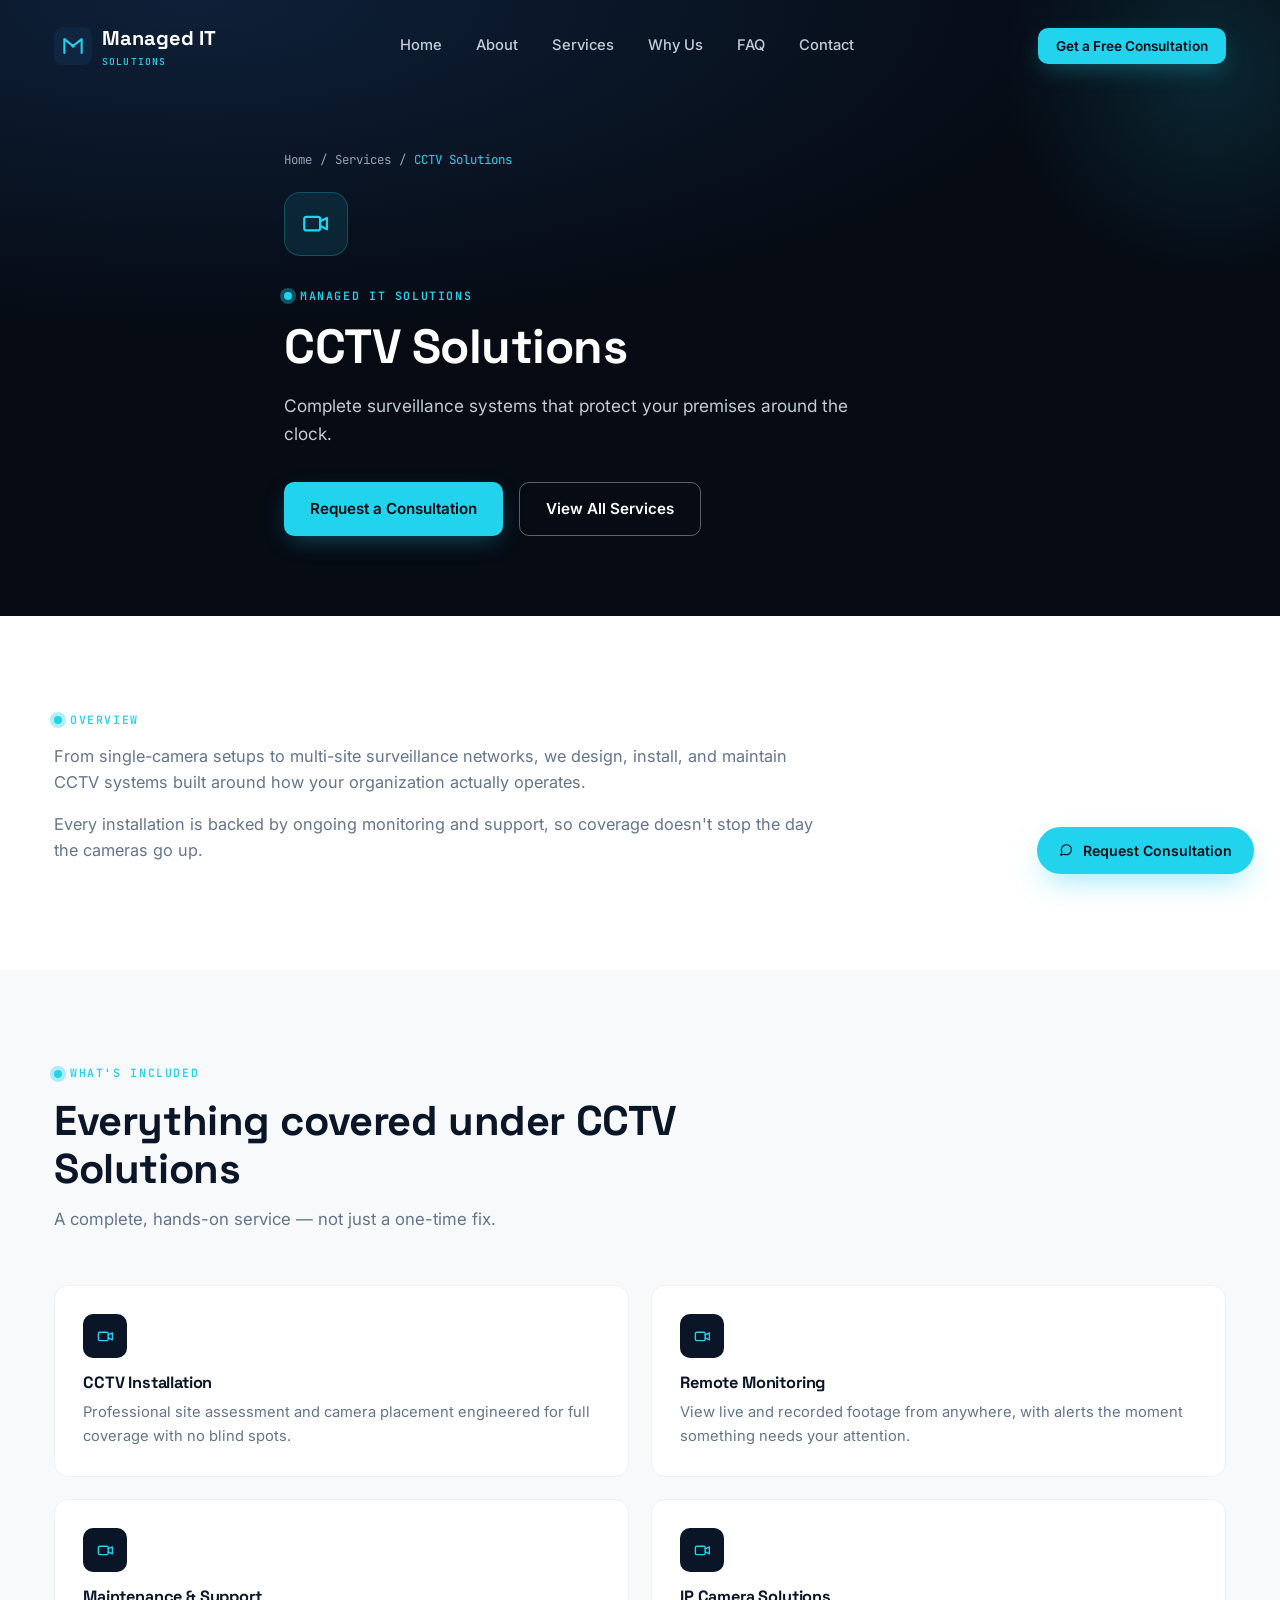
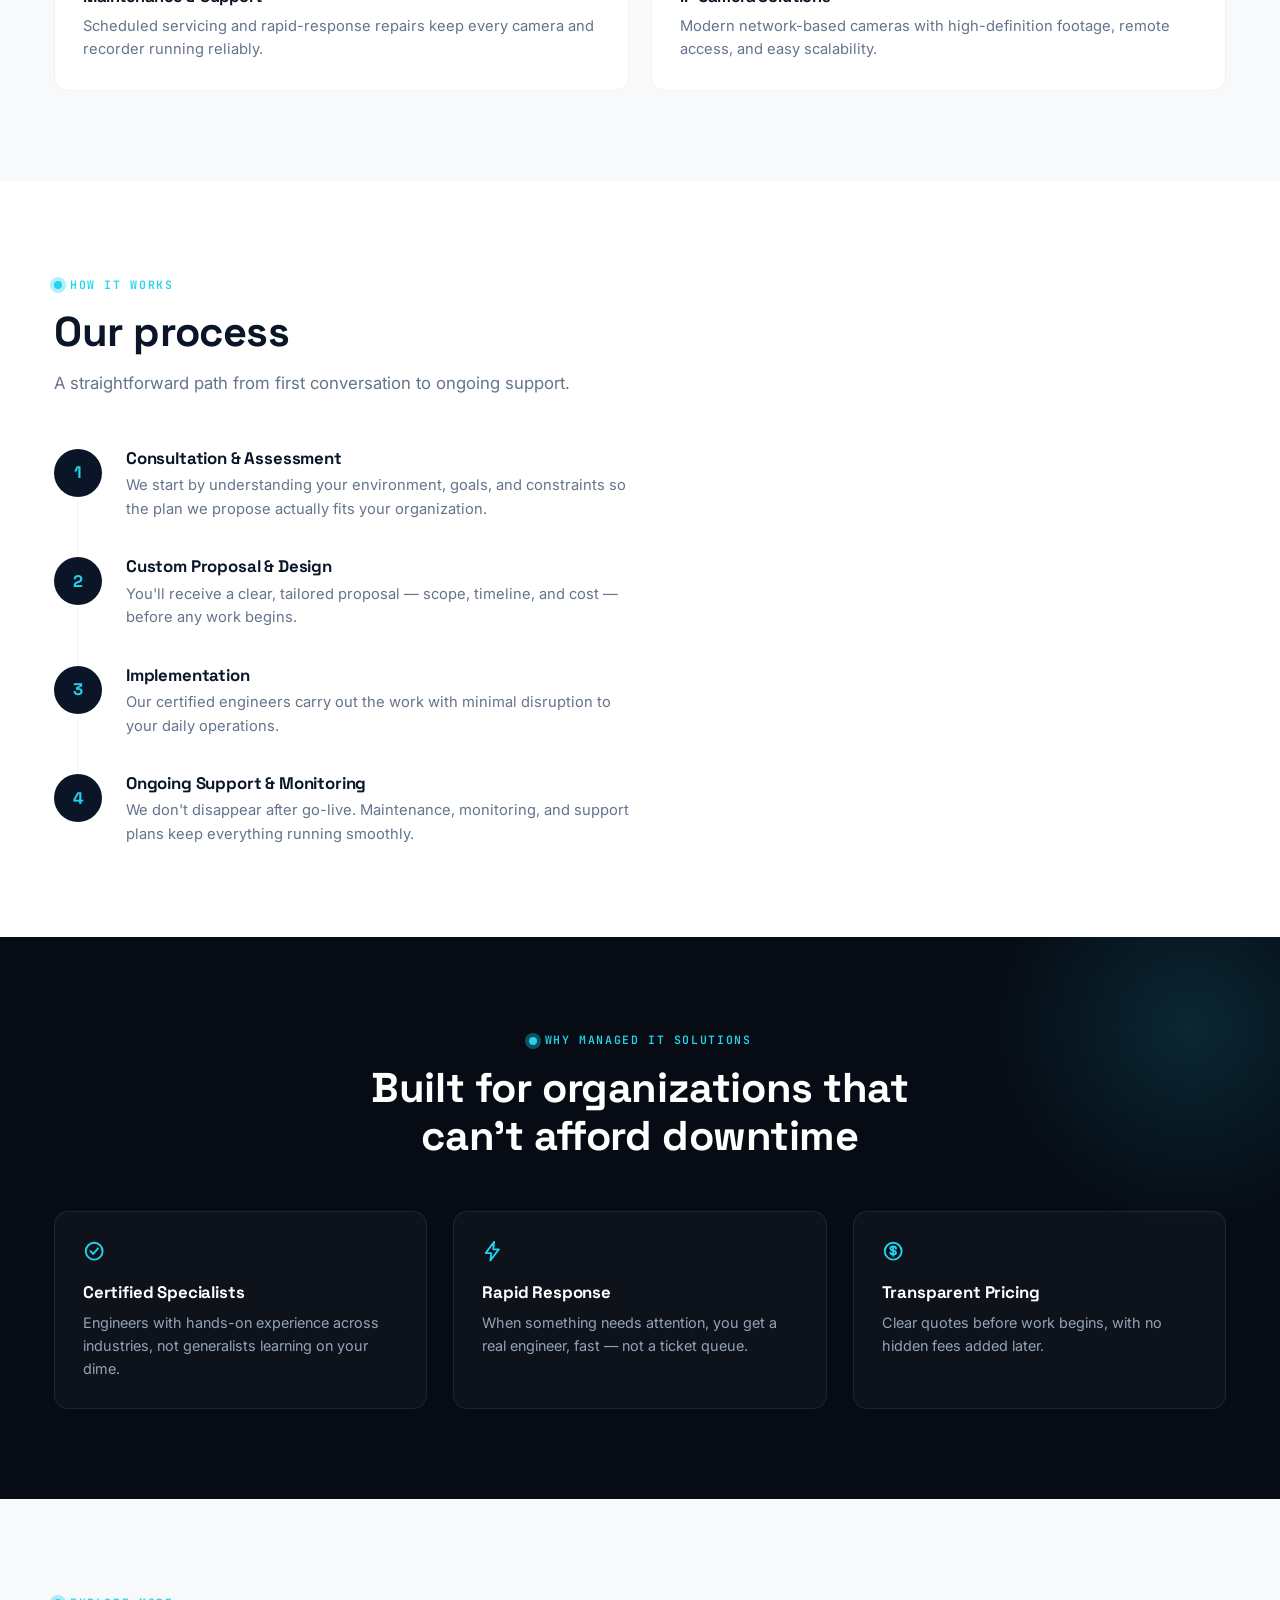
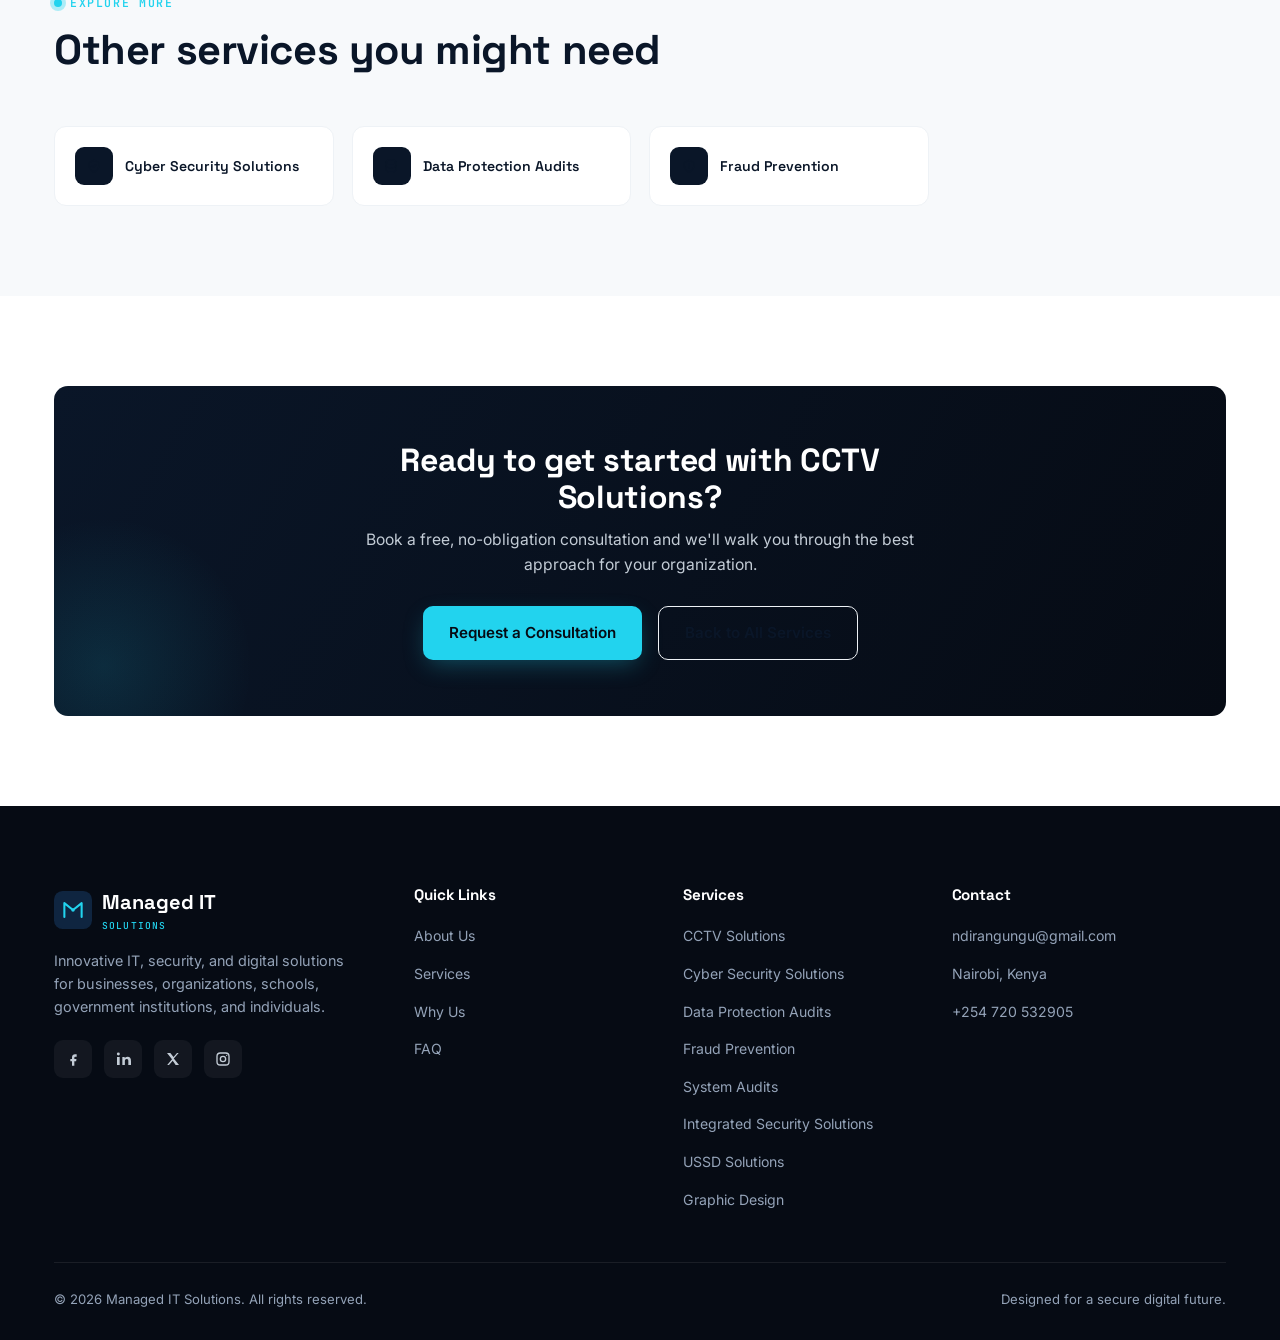
==== services/cctv-solutions.html @ ccea319c "Add files via upload" ====
<!DOCTYPE html>
<html lang="en">
<head>
<meta charset="UTF-8">
<meta name="viewport" content="width=device-width, initial-scale=1.0, viewport-fit=cover">
<meta name="theme-color" content="#0a1628">
<title>CCTV Solutions | Managed IT Solutions</title>
<meta name="description" content="Professional CCTV installation, remote monitoring, IP camera solutions, and ongoing maintenance for businesses, schools, and institutions.">
<link rel="icon" type="image/svg+xml" href="../assets/favicon.svg">
<link rel="icon" type="image/png" sizes="32x32" href="../assets/favicon-32x32.png">
<link rel="icon" type="image/png" sizes="16x16" href="../assets/favicon-16x16.png">
<link rel="shortcut icon" href="../assets/favicon.ico">
<link rel="apple-touch-icon" sizes="180x180" href="../assets/apple-touch-icon.png">
<link rel="manifest" href="../assets/site.webmanifest">
<link rel="preconnect" href="https://fonts.googleapis.com">
<link rel="preconnect" href="https://fonts.gstatic.com" crossorigin>
<link href="https://fonts.googleapis.com/css2?family=Space+Grotesk:wght@500;600;700&family=Inter:wght@400;500;600;700&family=JetBrains+Mono:wght@400;500;600&display=swap" rel="stylesheet">
<link rel="stylesheet" href="../assets/styles.css">
</head>
<body>

<a href="#main" class="skip-link">Skip to content</a>
<div id="loader"><div class="loader-mark"><div class="loader-ring"></div><span>M</span></div></div>

<header id="siteHeader">
  <div class="container nav-wrap">
    <a href="../index.html#home" class="logo">
      <svg class="logo-mark" viewBox="0 0 44 44" fill="none" xmlns="http://www.w3.org/2000/svg">
        <rect width="44" height="44" rx="10" fill="#0F2540"/>
        <path d="M12 30V14L22 22L32 14V30" stroke="#22D3EE" stroke-width="2.4" stroke-linecap="round" stroke-linejoin="round"/>
        <circle cx="22" cy="22" r="2" fill="#22D3EE"/>
      </svg>
      <span>Managed IT<br><small>SOLUTIONS</small></span>
    </a>
    <nav class="nav-links" id="navLinks">
      <a href="../index.html#home">Home</a>
      <a href="../index.html#about">About</a>
      <a href="../index.html#services">Services</a>
      <a href="../index.html#why">Why Us</a>
      <a href="../index.html#faq">FAQ</a>
      <a href="../index.html#contact">Contact</a>
    </nav>
    <div class="nav-cta">
      <button type="button" class="btn btn-primary btn-sm" data-consult-trigger>Get a Free Consultation</button>
      <button class="nav-toggle" id="navToggle" aria-label="Toggle menu" aria-expanded="false"><span></span><span></span><span></span></button>
    </div>
  </div>
</header>

<main id="main">

<section class="service-hero">
  <div class="container service-hero-inner">
    <div class="breadcrumb reveal">
      <a href="../index.html#home">Home</a><span>/</span>
      <a href="../index.html#services">Services</a><span>/</span>
      <span class="current">CCTV Solutions</span>
    </div>
    <div class="service-hero-icon reveal"><svg class="icon" viewBox="0 0 24 24" fill="none" stroke="currentColor" stroke-width="2" stroke-linecap="round" stroke-linejoin="round"><rect x="2" y="6" width="14" height="12" rx="2"/><path d="M16 10l6-3v10l-6-3"/></svg></div>
    <div class="eyebrow reveal">Managed IT Solutions</div>
    <h1 class="reveal">CCTV Solutions</h1>
    <p class="reveal">Complete surveillance systems that protect your premises around the clock.</p>
    <div class="service-hero-actions reveal">
      <button type="button" class="btn btn-primary" data-consult-trigger data-service="CCTV Solutions">Request a Consultation</button>
      <a href="../index.html#services" class="btn btn-outline">View All Services</a>
    </div>
  </div>
</section>

<section>
  <div class="container">
    <div class="service-intro reveal">
      <div class="eyebrow">Overview</div>
      <p>From single-camera setups to multi-site surveillance networks, we design, install, and maintain CCTV systems built around how your organization actually operates.</p>
          <p>Every installation is backed by ongoing monitoring and support, so coverage doesn't stop the day the cameras go up.</p>
    </div>
  </div>
</section>

<section class="about-bg" style="background:var(--slate-50);">
  <div class="container">
    <div class="section-head reveal">
      <div class="eyebrow">What's Included</div>
      <h2>Everything covered under CCTV Solutions</h2>
      <p>A complete, hands-on service — not just a one-time fix.</p>
    </div>
    <div class="feature-grid">
      <div class="feature-card reveal">
        <div class="feature-card-icon"><svg class="icon" viewBox="0 0 24 24" fill="none" stroke="currentColor" stroke-width="2" stroke-linecap="round" stroke-linejoin="round"><rect x="2" y="6" width="14" height="12" rx="2"/><path d="M16 10l6-3v10l-6-3"/></svg></div>
        <h3>CCTV Installation</h3>
        <p>Professional site assessment and camera placement engineered for full coverage with no blind spots.</p>
      </div>
      <div class="feature-card reveal">
        <div class="feature-card-icon"><svg class="icon" viewBox="0 0 24 24" fill="none" stroke="currentColor" stroke-width="2" stroke-linecap="round" stroke-linejoin="round"><rect x="2" y="6" width="14" height="12" rx="2"/><path d="M16 10l6-3v10l-6-3"/></svg></div>
        <h3>Remote Monitoring</h3>
        <p>View live and recorded footage from anywhere, with alerts the moment something needs your attention.</p>
      </div>
      <div class="feature-card reveal">
        <div class="feature-card-icon"><svg class="icon" viewBox="0 0 24 24" fill="none" stroke="currentColor" stroke-width="2" stroke-linecap="round" stroke-linejoin="round"><rect x="2" y="6" width="14" height="12" rx="2"/><path d="M16 10l6-3v10l-6-3"/></svg></div>
        <h3>Maintenance & Support</h3>
        <p>Scheduled servicing and rapid-response repairs keep every camera and recorder running reliably.</p>
      </div>
      <div class="feature-card reveal">
        <div class="feature-card-icon"><svg class="icon" viewBox="0 0 24 24" fill="none" stroke="currentColor" stroke-width="2" stroke-linecap="round" stroke-linejoin="round"><rect x="2" y="6" width="14" height="12" rx="2"/><path d="M16 10l6-3v10l-6-3"/></svg></div>
        <h3>IP Camera Solutions</h3>
        <p>Modern network-based cameras with high-definition footage, remote access, and easy scalability.</p>
      </div>
    </div>
  </div>
</section>

<section>
  <div class="container">
    <div class="section-head reveal">
      <div class="eyebrow">How It Works</div>
      <h2>Our process</h2>
      <p>A straightforward path from first conversation to ongoing support.</p>
    </div>
    <div class="process-list">
      <div class="process-step reveal">
        <div class="process-num">1</div>
        <div>
          <h3>Consultation & Assessment</h3>
          <p>We start by understanding your environment, goals, and constraints so the plan we propose actually fits your organization.</p>
        </div>
      </div>
      <div class="process-step reveal">
        <div class="process-num">2</div>
        <div>
          <h3>Custom Proposal & Design</h3>
          <p>You'll receive a clear, tailored proposal — scope, timeline, and cost — before any work begins.</p>
        </div>
      </div>
      <div class="process-step reveal">
        <div class="process-num">3</div>
        <div>
          <h3>Implementation</h3>
          <p>Our certified engineers carry out the work with minimal disruption to your daily operations.</p>
        </div>
      </div>
      <div class="process-step reveal">
        <div class="process-num">4</div>
        <div>
          <h3>Ongoing Support & Monitoring</h3>
          <p>We don't disappear after go-live. Maintenance, monitoring, and support plans keep everything running smoothly.</p>
        </div>
      </div>
    </div>
  </div>
</section>

<section class="why-band">
  <div class="container">
    <div class="section-head center reveal" style="margin-left:auto;margin-right:auto;">
      <div class="eyebrow" style="justify-content:center;">Why Managed IT Solutions</div>
      <h2>Built for organizations that can't afford downtime</h2>
    </div>
    <div class="why-grid">
      <div class="why-item reveal">
        <svg class="icon" viewBox="0 0 24 24" fill="none" stroke="currentColor" stroke-width="2" stroke-linecap="round" stroke-linejoin="round"><circle cx="12" cy="12" r="9"/><path d="M8 12l3 3 5-6"/></svg>
        <h3>Certified Specialists</h3>
        <p>Engineers with hands-on experience across industries, not generalists learning on your dime.</p>
      </div>
      <div class="why-item reveal">
        <svg class="icon" viewBox="0 0 24 24" fill="none" stroke="currentColor" stroke-width="2" stroke-linecap="round" stroke-linejoin="round"><path d="M13 2L4 14h6l-1 8 9-12h-6l1-8z"/></svg>
        <h3>Rapid Response</h3>
        <p>When something needs attention, you get a real engineer, fast — not a ticket queue.</p>
      </div>
      <div class="why-item reveal">
        <svg class="icon" viewBox="0 0 24 24" fill="none" stroke="currentColor" stroke-width="2" stroke-linecap="round" stroke-linejoin="round"><circle cx="12" cy="12" r="9"/><path d="M12 7v10M15 9.5c0-1.4-1.3-2.5-3-2.5s-3 .9-3 2.2c0 3 6 1.4 6 4.3 0 1.3-1.3 2.2-3 2.2s-3-1.1-3-2.5"/></svg>
        <h3>Transparent Pricing</h3>
        <p>Clear quotes before work begins, with no hidden fees added later.</p>
      </div>
    </div>
  </div>
</section>

<section class="about-bg" style="background:var(--slate-50);">
  <div class="container">
    <div class="section-head reveal">
      <div class="eyebrow">Explore More</div>
      <h2>Other services you might need</h2>
    </div>
    <div class="related-grid">
      <a class="related-card" href="cyber-security-solutions.html" target="_blank" rel="noopener noreferrer">
        <span class="related-card-icon"><svg class="icon" viewBox="0 0 24 24" fill="none" stroke="currentColor" stroke-width="2" stroke-linecap="round" stroke-linejoin="round"><path d="M12 2l8 4v6c0 5-3.5 8.5-8 10-4.5-1.5-8-5-8-10V6l8-4z"/><path d="M9 12l2 2 4-4"/></svg></span>
        <span>Cyber Security Solutions</span>
      </a>
      <a class="related-card" href="data-protection-audits.html" target="_blank" rel="noopener noreferrer">
        <span class="related-card-icon"><svg class="icon" viewBox="0 0 24 24" fill="none" stroke="currentColor" stroke-width="2" stroke-linecap="round" stroke-linejoin="round"><ellipse cx="12" cy="5" rx="8" ry="3"/><path d="M4 5v14c0 1.7 3.6 3 8 3s8-1.3 8-3V5"/><path d="M4 12c0 1.7 3.6 3 8 3s8-1.3 8-3"/></svg></span>
        <span>Data Protection Audits</span>
      </a>
      <a class="related-card" href="fraud-prevention.html" target="_blank" rel="noopener noreferrer">
        <span class="related-card-icon"><svg class="icon" viewBox="0 0 24 24" fill="none" stroke="currentColor" stroke-width="2" stroke-linecap="round" stroke-linejoin="round"><path d="M12 2l8 4v6c0 5-3.5 8.5-8 10-4.5-1.5-8-5-8-10V6l8-4z"/><line x1="12" y1="8" x2="12" y2="13"/><circle cx="12" cy="16" r="0.6" fill="currentColor" stroke="none"/></svg></span>
        <span>Fraud Prevention</span>
      </a>
    </div>
  </div>
</section>

<section>
  <div class="container">
    <div class="cta-band reveal">
      <div class="cta-band-inner">
        <h2>Ready to get started with CCTV Solutions?</h2>
        <p>Book a free, no-obligation consultation and we'll walk you through the best approach for your organization.</p>
        <div class="cta-band-actions">
          <button type="button" class="btn btn-primary" data-consult-trigger data-service="CCTV Solutions">Request a Consultation</button>
          <a href="../index.html#services" class="btn btn-outline-dark">Back to All Services</a>
        </div>
      </div>
    </div>
  </div>
</section>

</main>

<footer>
  <div class="container">
    <div class="footer-grid">
      <div class="footer-brand">
        <a href="../index.html#home" class="logo"><svg class="logo-mark" viewBox="0 0 44 44" fill="none" xmlns="http://www.w3.org/2000/svg"><rect width="44" height="44" rx="10" fill="#0F2540"/><path d="M12 30V14L22 22L32 14V30" stroke="#22D3EE" stroke-width="2.4" stroke-linecap="round" stroke-linejoin="round"/><circle cx="22" cy="22" r="2" fill="#22D3EE"/></svg><span>Managed IT<br><small>SOLUTIONS</small></span></a>
        <p>Innovative IT, security, and digital solutions for businesses, organizations, schools, government institutions, and individuals.</p>
        <div class="social-row">
          <a href="#" target="_blank" rel="noopener noreferrer" aria-label="Facebook"><svg class="icon" viewBox="0 0 24 24" fill="none" stroke="currentColor" stroke-width="2" stroke-linecap="round" stroke-linejoin="round"><path d="M15 8.5h2.5V5h-2.5c-2.5 0-4.5 2-4.5 4.5V12H8v3.5h2.5V22H14v-6.5h2.7l.5-3.5H14v-2c0-.8.7-1.5 1.5-1.5z" fill="currentColor" stroke="none"/></svg></a>
          <a href="#" target="_blank" rel="noopener noreferrer" aria-label="LinkedIn"><svg class="icon" viewBox="0 0 24 24" fill="none" stroke="currentColor" stroke-width="2" stroke-linecap="round" stroke-linejoin="round"><rect x="3" y="9" width="4" height="12" fill="currentColor" stroke="none"/><circle cx="5" cy="4.5" r="2.2" fill="currentColor" stroke="none"/><path d="M11 9h3.6v2c.6-1.1 1.9-2.3 4-2.3 4.3 0 5.4 2.5 5.4 6.5V21H20v-5.3c0-1.6 0-3.7-2.4-3.7s-2.8 1.7-2.8 3.6V21H11z" fill="currentColor" stroke="none"/></svg></a>
          <a href="#" target="_blank" rel="noopener noreferrer" aria-label="X"><svg class="icon" viewBox="0 0 24 24" fill="none" stroke="currentColor" stroke-width="2" stroke-linecap="round" stroke-linejoin="round"><path d="M3 3l7.5 9.5L3.3 21H6l5.6-6.3L16 21h5l-7.8-9.9L20.5 3H18l-5.2 5.9L8 3z" fill="currentColor" stroke="none"/></svg></a>
          <a href="#" target="_blank" rel="noopener noreferrer" aria-label="Instagram"><svg class="icon" viewBox="0 0 24 24" fill="none" stroke="currentColor" stroke-width="2" stroke-linecap="round" stroke-linejoin="round"><rect x="3" y="3" width="18" height="18" rx="5"/><circle cx="12" cy="12" r="4"/><circle cx="17.5" cy="6.5" r="1" fill="currentColor" stroke="none"/></svg></a>
        </div>
      </div>
      <div class="footer-col">
        <h4>Quick Links</h4>
        <ul>
          <li><a href="../index.html#about">About Us</a></li>
          <li><a href="../index.html#services">Services</a></li>
          <li><a href="../index.html#why">Why Us</a></li>
          <li><a href="../index.html#faq">FAQ</a></li>
        </ul>
      </div>
      <div class="footer-col">
        <h4>Services</h4>
        <ul>
          <li><a href="cctv-solutions.html" target="_blank" rel="noopener noreferrer">CCTV Solutions</a></li>
          <li><a href="cyber-security-solutions.html" target="_blank" rel="noopener noreferrer">Cyber Security Solutions</a></li>
          <li><a href="data-protection-audits.html" target="_blank" rel="noopener noreferrer">Data Protection Audits</a></li>
          <li><a href="fraud-prevention.html" target="_blank" rel="noopener noreferrer">Fraud Prevention</a></li>
          <li><a href="system-audits.html" target="_blank" rel="noopener noreferrer">System Audits</a></li>
          <li><a href="integrated-security-solutions.html" target="_blank" rel="noopener noreferrer">Integrated Security Solutions</a></li>
          <li><a href="ussd-solutions.html" target="_blank" rel="noopener noreferrer">USSD Solutions</a></li>
          <li><a href="graphic-design.html" target="_blank" rel="noopener noreferrer">Graphic Design</a></li>
        </ul>
      </div>
      <div class="footer-col">
        <h4>Contact</h4>
        <ul>
          <li><a href="mailto:ndirangungu@gmail.com">ndirangungu@gmail.com</a></li>
          <li><a href="../index.html#contact">Nairobi, Kenya</a></li>
          <li><a href="tel:+254720532905">+254 720 532905</a></li>
        </ul>
      </div>
    </div>
    <div class="footer-bottom">
      <span>© 2026 Managed IT Solutions. All rights reserved.</span>
      <span>Designed for a secure digital future.</span>
    </div>
  </div>
</footer>

<button type="button" class="float-cta" data-consult-trigger><svg class="icon" viewBox="0 0 24 24" fill="none" stroke="currentColor" stroke-width="2" stroke-linecap="round" stroke-linejoin="round"><path d="M21 11.5a8.4 8.4 0 01-.9 3.8 8.5 8.5 0 01-7.6 4.7 8.4 8.4 0 01-3.8-.9L3 21l1.9-5.7a8.4 8.4 0 01-.9-3.8 8.5 8.5 0 014.7-7.6 8.4 8.4 0 013.8-.9h.5a8.5 8.5 0 018 8v.5z"/></svg><span>Request Consultation</span></button>
<button id="scrollTop" aria-label="Scroll to top"><svg class="icon" viewBox="0 0 24 24" fill="none" stroke="currentColor" stroke-width="2" stroke-linecap="round" stroke-linejoin="round"><line x1="12" y1="19" x2="12" y2="5"/><path d="M5 12l7-7 7 7"/></svg></button>

<div class="contact-modal-overlay" id="contactModalOverlay">
  <div class="contact-modal" role="dialog" aria-modal="true" aria-labelledby="contactModalTitle">
    <button type="button" class="contact-modal-close" id="contactModalClose" aria-label="Close">
      <svg class="icon" viewBox="0 0 24 24" fill="none" stroke="currentColor" stroke-width="2" stroke-linecap="round" stroke-linejoin="round"><line x1="6" y1="6" x2="18" y2="18"/><line x1="6" y1="18" x2="18" y2="6"/></svg>
    </button>
    <h3 id="contactModalTitle">How would you like to reach us?</h3>
    <p id="contactModalSubtitle">Choose how you'd like to start the conversation.</p>
    <div class="contact-modal-actions">
      <button type="button" class="contact-modal-btn gmail" id="contactModalGmail">
        <span class="contact-modal-icon gmail-icon"><svg viewBox="0 0 24 24" fill="none" stroke="currentColor" stroke-width="2" stroke-linecap="round" stroke-linejoin="round"><rect x="2" y="4" width="20" height="16" rx="2"/><path d="M2 6l10 7 10-7"/></svg></span>
        <span class="contact-modal-btn-text">
          <strong>Email via Gmail</strong>
          <small>Opens a pre-filled message to ndirangungu@gmail.com</small>
        </span>
      </button>
      <button type="button" class="contact-modal-btn whatsapp" id="contactModalWhatsapp">
        <span class="contact-modal-icon whatsapp-icon"><svg viewBox="0 0 24 24" fill="none" stroke="currentColor" stroke-width="2" stroke-linecap="round" stroke-linejoin="round"><path d="M21 11.5a8.4 8.4 0 01-.9 3.8 8.5 8.5 0 01-7.6 4.7 8.4 8.4 0 01-3.8-.9L3 21l1.9-5.7a8.4 8.4 0 01-.9-3.8 8.5 8.5 0 014.7-7.6 8.4 8.4 0 013.8-.9h.5a8.5 8.5 0 018 8v.5z"/></svg></span>
        <span class="contact-modal-btn-text">
          <strong>Message on WhatsApp</strong>
          <small>Opens a pre-filled chat to +254 720 532905</small>
        </span>
      </button>
    </div>
    <p class="contact-modal-note">These open Gmail or WhatsApp with your message ready — just hit send.</p>
  </div>
</div>

<script src="../assets/site.js"></script>
</body>
</html>
---- assets/styles.css ----
:root{
  --navy-950:#060b14;
  --navy-900:#0a1628;
  --navy-800:#0f2540;
  --navy-700:#16324f;
  --navy-600:#1c3f63;
  --cyan-400:#22d3ee;
  --cyan-300:#7fe8fa;
  --cyan-glow:rgba(34,211,238,.35);
  --white:#ffffff;
  --slate-50:#f7f9fb;
  --slate-100:#eef2f6;
  --slate-300:#c3ccd6;
  --slate-400:#94a3b8;
  --slate-500:#64748b;
  --slate-700:#334155;
  --error-400:#f87171;
  --error-glow:rgba(248,113,113,.25);
  --font-display:'Space Grotesk',sans-serif;
  --font-body:'Inter',sans-serif;
  --font-mono:'JetBrains Mono',monospace;
  --shadow-soft:0 20px 50px -20px rgba(10,22,40,.25);
  --shadow-card:0 10px 30px -15px rgba(10,22,40,.18);
  --radius:14px;
  --container:1220px;
}
*{margin:0;padding:0;box-sizing:border-box;}
html{scroll-behavior:smooth;}
@media (prefers-reduced-motion: reduce){
  html{scroll-behavior:auto;}
  *{animation-duration:.01ms !important;animation-iteration-count:1 !important;transition-duration:.01ms !important;scroll-behavior:auto !important;}
}
body{
  font-family:var(--font-body);
  color:var(--slate-700);
  background:var(--white);
  line-height:1.6;
  -webkit-font-smoothing:antialiased;
  overflow-x:hidden;
  width:100%;
  -webkit-tap-highlight-color:transparent;
  font-size:16px;
}
img,svg,canvas{display:block;max-width:100%;}
.icon{width:1em;height:1em;display:inline-block;vertical-align:-0.14em;flex-shrink:0;}
a{text-decoration:none;color:inherit;}
ul{list-style:none;}
button{font-family:inherit;cursor:pointer;border:none;background:none;}
.container{max-width:var(--container);margin:0 auto;padding:0 24px;}
@media(max-width:480px){.container{padding:0 18px;}}
h1,h2,h3,h4{font-family:var(--font-display);color:var(--navy-900);line-height:1.15;letter-spacing:-.01em;}
.eyebrow{
  font-family:var(--font-mono);
  font-size:.72rem;
  letter-spacing:.14em;
  text-transform:uppercase;
  color:var(--cyan-400);
  display:inline-flex;
  align-items:center;
  gap:8px;
  margin-bottom:14px;
  font-weight:600;
}
.eyebrow::before{
  content:"";
  width:8px;height:8px;border-radius:50%;
  background:var(--cyan-400);
  box-shadow:0 0 0 4px var(--cyan-glow);
}
.section-head{max-width:640px;margin-bottom:52px;}
.section-head.center{margin-left:auto;margin-right:auto;text-align:center;}
.section-head h2{font-size:clamp(1.8rem,3.4vw,2.6rem);margin-bottom:14px;}
.section-head p{color:var(--slate-500);font-size:1.05rem;}
@media(max-width:480px){
  .section-head{margin-bottom:36px;}
  .section-head p{font-size:.96rem;}
}
section{padding:90px 0;}
@media(max-width:768px){section{padding:64px 0;}}
@media(max-width:480px){section{padding:48px 0;}}

/* ===== Reveal ===== */
.reveal{opacity:0;transform:translateY(28px);transition:opacity .7s ease, transform .7s ease;}
.reveal.in{opacity:1;transform:translateY(0);}

/* ===== Loader ===== */
#loader{
  position:fixed;inset:0;background:var(--navy-950);
  display:flex;align-items:center;justify-content:center;
  z-index:9999;transition:opacity .5s ease, visibility .5s ease;
}
#loader.hidden{opacity:0;visibility:hidden;}
.loader-mark{position:relative;width:56px;height:56px;}
.loader-ring{position:absolute;inset:0;border-radius:50%;border:2px solid rgba(34,211,238,.15);border-top-color:var(--cyan-400);animation:spin 1s linear infinite;}
.loader-mark span{
  position:absolute;inset:0;display:flex;align-items:center;justify-content:center;
  font-family:var(--font-display);font-weight:700;color:var(--cyan-400);font-size:1rem;
}
@keyframes spin{to{transform:rotate(360deg);}}

/* ===== Buttons ===== */
.btn{
  display:inline-flex;align-items:center;justify-content:center;gap:8px;
  padding:14px 26px;border-radius:10px;font-weight:600;font-size:.95rem;
  transition:transform .25s ease, box-shadow .25s ease, background .25s ease, color .25s ease, border-color .25s ease;
  white-space:nowrap;
}
.btn-primary{background:var(--cyan-400);color:var(--navy-950);box-shadow:0 8px 24px -6px var(--cyan-glow);}
.btn-primary:hover{transform:translateY(-2px);box-shadow:0 14px 30px -8px var(--cyan-glow);}
.btn-outline{border:1.5px solid rgba(255,255,255,.35);color:var(--white);background:transparent;}
.btn-outline:hover{border-color:var(--cyan-400);color:var(--cyan-400);transform:translateY(-2px);}
.btn-outline-dark{border:1.5px solid var(--slate-100);color:var(--navy-900);background:transparent;}
.btn-outline-dark:hover{background:var(--navy-900);color:var(--white);border-color:var(--navy-900);}
.btn-sm{padding:10px 18px;font-size:.85rem;}

/* ===== Nav ===== */
header{
  position:fixed;top:0;left:0;right:0;z-index:1000;
  background:rgba(10,22,40,0);
  transition:background .35s ease, box-shadow .35s ease, padding .35s ease;
  padding:22px 0;
}
header.scrolled{background:rgba(6,11,20,.92);backdrop-filter:blur(10px);box-shadow:0 10px 30px -15px rgba(0,0,0,.4);padding:14px 0;}
.nav-wrap{display:flex;align-items:center;justify-content:space-between;}
.logo{display:flex;align-items:center;gap:10px;font-family:var(--font-display);font-weight:700;font-size:1.25rem;color:var(--white);}
.logo-mark{width:38px;height:38px;flex-shrink:0;}
.logo small{display:block;font-family:var(--font-mono);font-size:.6rem;letter-spacing:.12em;color:var(--cyan-400);font-weight:500;}
@media(max-width:380px){
  .logo{font-size:1.05rem;gap:8px;}
  .logo-mark{width:32px;height:32px;}
}
.nav-links{display:flex;align-items:center;gap:34px;}
.nav-links a{color:var(--slate-300);font-size:.92rem;font-weight:500;position:relative;padding:4px 0;transition:color .25s ease;}
.nav-links a::after{content:"";position:absolute;left:0;bottom:-2px;width:0;height:2px;background:var(--cyan-400);transition:width .25s ease;}
.nav-links a:hover{color:var(--white);}
.nav-links a:hover::after{width:100%;}
.nav-cta{display:flex;align-items:center;gap:18px;}
.nav-toggle{display:none;flex-direction:column;gap:5px;width:44px;height:44px;align-items:center;justify-content:center;flex-shrink:0;}
.nav-toggle span{height:2px;width:24px;background:var(--white);border-radius:2px;transition:transform .3s ease, opacity .3s ease;}
@media(max-width:960px){
  .nav-links{
    position:fixed;top:0;right:0;height:100vh;width:min(78vw,320px);
    background:var(--navy-950);flex-direction:column;justify-content:center;align-items:flex-start;
    padding:40px;gap:26px;transform:translateX(100%);transition:transform .35s ease;
    box-shadow:-20px 0 50px rgba(0,0,0,.4);
  }
  .nav-links.open{transform:translateX(0);}
  .nav-links a{font-size:1.1rem;}
  .nav-cta .btn-primary{display:none;}
  .nav-toggle{display:flex;}
  .nav-toggle.open span:nth-child(1){transform:translateY(7px) rotate(45deg);}
  .nav-toggle.open span:nth-child(2){opacity:0;}
  .nav-toggle.open span:nth-child(3){transform:translateY(-7px) rotate(-45deg);}
}

/* ===== Breadcrumb ===== */
.breadcrumb{
  display:flex;align-items:center;gap:8px;flex-wrap:wrap;
  font-family:var(--font-mono);font-size:.78rem;color:var(--slate-400);margin-bottom:22px;
}
.breadcrumb a{color:var(--slate-400);transition:color .2s ease;}
.breadcrumb a:hover{color:var(--cyan-400);}
.breadcrumb .current{color:var(--cyan-400);}

/* ===== Service hero ===== */
.service-hero{
  position:relative;overflow:hidden;
  background:radial-gradient(120% 90% at 15% 0%, #0e2038 0%, var(--navy-950) 60%);
  padding:150px 0 80px;
}
@media(max-width:600px){.service-hero{padding:126px 0 56px;}}
.service-hero::after{
  content:"";position:absolute;right:-140px;top:-140px;width:420px;height:420px;
  background:radial-gradient(circle,var(--cyan-glow),transparent 70%);opacity:.4;pointer-events:none;
}
.service-hero-inner{position:relative;z-index:1;max-width:760px;}
.service-hero-icon{
  width:64px;height:64px;border-radius:16px;background:rgba(34,211,238,.1);border:1px solid rgba(34,211,238,.25);
  display:flex;align-items:center;justify-content:center;color:var(--cyan-400);font-size:1.7rem;margin-bottom:26px;
}
.service-hero h1{color:var(--white);font-size:clamp(2rem,4.4vw,3rem);margin-bottom:18px;}
.service-hero p{color:var(--slate-300);font-size:1.08rem;max-width:600px;margin-bottom:34px;}
.service-hero-actions{display:flex;gap:16px;flex-wrap:wrap;}
@media(max-width:480px){
  .service-hero-actions{flex-direction:column;}
  .service-hero-actions .btn{width:100%;}
}

/* ===== Intro ===== */
.service-intro{max-width:760px;}
.service-intro p{color:var(--slate-500);font-size:1.02rem;margin-bottom:16px;}

/* ===== Feature grid (What's included) ===== */
.feature-grid{display:grid;grid-template-columns:repeat(2,1fr);gap:22px;}
@media(max-width:700px){.feature-grid{grid-template-columns:1fr;}}
.feature-card{
  background:var(--white);border:1px solid var(--slate-100);border-radius:var(--radius);
  padding:28px;transition:transform .3s ease, box-shadow .3s ease;
}
.feature-card:hover{transform:translateY(-4px);box-shadow:var(--shadow-card);}
.feature-card-icon{
  width:44px;height:44px;border-radius:10px;background:var(--navy-900);color:var(--cyan-400);
  display:flex;align-items:center;justify-content:center;font-size:1.05rem;margin-bottom:16px;
}
.feature-card h3{font-size:1.02rem;margin-bottom:8px;}
.feature-card p{color:var(--slate-500);font-size:.92rem;}

/* ===== Process steps ===== */
.process-list{display:flex;flex-direction:column;gap:0;max-width:760px;}
.process-step{display:flex;gap:24px;padding-bottom:36px;position:relative;}
.process-step:last-child{padding-bottom:0;}
.process-step::before{
  content:"";position:absolute;left:23px;top:52px;bottom:0;width:1px;background:var(--slate-100);
}
.process-step:last-child::before{display:none;}
.process-num{
  width:48px;height:48px;border-radius:50%;background:var(--navy-900);color:var(--cyan-400);
  display:flex;align-items:center;justify-content:center;font-family:var(--font-display);font-weight:700;
  flex-shrink:0;font-size:1.05rem;
}
.process-step h3{font-size:1.05rem;margin-bottom:6px;}
.process-step p{color:var(--slate-500);font-size:.92rem;max-width:520px;}

/* ===== Why band (reused generic) ===== */
.why-band{background:var(--navy-950);position:relative;overflow:hidden;}
.why-band::after{
  content:"";position:absolute;right:-120px;top:-120px;width:420px;height:420px;
  background:radial-gradient(circle,var(--cyan-glow),transparent 70%);opacity:.4;
}
.why-band .section-head h2, .why-band .section-head p{color:var(--white);}
.why-band .section-head p{color:var(--slate-300);}
.why-grid{display:grid;grid-template-columns:repeat(3,1fr);gap:26px;position:relative;z-index:1;}
@media(max-width:860px){.why-grid{grid-template-columns:1fr 1fr;}}
@media(max-width:560px){.why-grid{grid-template-columns:1fr;}}
.why-item{background:rgba(255,255,255,.03);border:1px solid rgba(255,255,255,.08);border-radius:var(--radius);padding:28px;transition:background .3s ease, transform .3s ease;}
@media(max-width:480px){.why-item{padding:20px;}}
.why-item:hover{background:rgba(255,255,255,.06);transform:translateY(-4px);}
.why-item .icon{color:var(--cyan-400);font-size:1.4rem;margin-bottom:16px;}
.why-item h3{color:var(--white);font-size:1.05rem;margin-bottom:8px;}
.why-item p{color:var(--slate-400);font-size:.9rem;}

/* ===== Related services ===== */
.related-grid{display:grid;grid-template-columns:repeat(4,1fr);gap:18px;}
@media(max-width:900px){.related-grid{grid-template-columns:repeat(2,1fr);}}
@media(max-width:480px){.related-grid{grid-template-columns:1fr;}}
.related-card{
  background:var(--white);border:1px solid var(--slate-100);border-radius:12px;padding:20px;
  display:flex;align-items:center;gap:12px;transition:transform .25s ease, box-shadow .25s ease;
}
.related-card:hover{transform:translateY(-4px);box-shadow:var(--shadow-card);}
.related-card-icon{
  width:38px;height:38px;border-radius:9px;background:var(--navy-900);color:var(--cyan-400);
  display:flex;align-items:center;justify-content:center;font-size:.95rem;flex-shrink:0;
}
.related-card span{font-size:.88rem;font-weight:600;color:var(--navy-900);font-family:var(--font-display);}

/* ===== CTA band ===== */
.cta-band{
  background:linear-gradient(120deg,var(--navy-900),var(--navy-950));position:relative;overflow:hidden;
  border-radius:var(--radius);padding:56px;text-align:center;
}
.cta-band::after{
  content:"";position:absolute;left:-100px;bottom:-100px;width:300px;height:300px;
  background:radial-gradient(circle,var(--cyan-glow),transparent 70%);opacity:.35;
}
.cta-band-inner{position:relative;z-index:1;max-width:560px;margin:0 auto;}
.cta-band h2{color:var(--white);font-size:clamp(1.5rem,3vw,2rem);margin-bottom:12px;}
.cta-band p{color:var(--slate-300);font-size:.98rem;margin-bottom:28px;}
.cta-band-actions{display:flex;gap:16px;justify-content:center;flex-wrap:wrap;}
@media(max-width:480px){
  .cta-band{padding:36px 22px;}
  .cta-band-actions{flex-direction:column;}
  .cta-band-actions .btn{width:100%;}
}

/* ===== Footer ===== */
footer{background:var(--navy-950);color:var(--slate-400);padding:80px 0 30px;}
@media(max-width:480px){footer{padding:54px 0 26px;}}
.footer-grid{display:grid;grid-template-columns:1.4fr 1fr 1fr 1.2fr;gap:40px;padding-bottom:50px;border-bottom:1px solid rgba(255,255,255,.08);}
@media(max-width:860px){.footer-grid{grid-template-columns:1fr 1fr;}}
@media(max-width:560px){.footer-grid{grid-template-columns:1fr;}}
.footer-brand p{font-size:.9rem;margin:16px 0 22px;max-width:300px;color:var(--slate-400);}
.social-row{display:flex;gap:12px;}
.social-row a{width:38px;height:38px;border-radius:9px;background:rgba(255,255,255,.05);display:flex;align-items:center;justify-content:center;color:var(--slate-300);transition:background .25s ease, color .25s ease;}
.social-row a:hover{background:var(--cyan-400);color:var(--navy-950);}
.footer-col h4{color:var(--white);font-size:.95rem;margin-bottom:20px;font-family:var(--font-display);}
.footer-col ul{display:flex;flex-direction:column;gap:12px;}
.footer-col ul li a{font-size:.88rem;color:var(--slate-400);transition:color .25s ease;}
.footer-col ul li a:hover{color:var(--cyan-400);}
.footer-bottom{display:flex;justify-content:space-between;align-items:center;flex-wrap:wrap;gap:12px;padding-top:26px;font-size:.82rem;}
@media(max-width:480px){.footer-bottom{justify-content:center;text-align:center;}}

/* ===== Contact channel modal ===== */
.contact-modal-overlay{
  position:fixed;inset:0;z-index:2000;background:rgba(6,11,20,.72);backdrop-filter:blur(4px);
  display:flex;align-items:center;justify-content:center;padding:20px;
  opacity:0;visibility:hidden;transition:opacity .25s ease, visibility .25s ease;
}
.contact-modal-overlay.show{opacity:1;visibility:visible;}
.contact-modal{
  background:var(--white);border-radius:var(--radius);padding:36px;max-width:440px;width:100%;
  position:relative;box-shadow:0 30px 70px -20px rgba(0,0,0,.5);
  transform:translateY(14px) scale(.98);transition:transform .25s ease;
}
.contact-modal-overlay.show .contact-modal{transform:translateY(0) scale(1);}
.contact-modal-close{
  position:absolute;top:16px;right:16px;width:34px;height:34px;border-radius:50%;
  display:flex;align-items:center;justify-content:center;color:var(--slate-400);
  transition:background .2s ease, color .2s ease;
}
.contact-modal-close:hover{background:var(--slate-100);color:var(--navy-900);}
.contact-modal h3{font-size:1.25rem;margin-bottom:8px;padding-right:30px;}
.contact-modal p#contactModalSubtitle{color:var(--slate-500);font-size:.92rem;margin-bottom:24px;}
.contact-modal-actions{display:flex;flex-direction:column;gap:12px;}
.contact-modal-btn{
  display:flex;align-items:center;gap:14px;padding:16px;border:1.5px solid var(--slate-100);
  border-radius:12px;text-align:left;transition:border-color .2s ease, transform .2s ease, box-shadow .2s ease;
}
.contact-modal-btn:hover{transform:translateY(-2px);box-shadow:var(--shadow-card);}
.contact-modal-btn.gmail:hover{border-color:#ea4335;}
.contact-modal-btn.whatsapp:hover{border-color:#25d366;}
.contact-modal-icon{
  width:44px;height:44px;border-radius:10px;display:flex;align-items:center;justify-content:center;flex-shrink:0;
}
.contact-modal-icon svg{width:22px;height:22px;}
.gmail-icon{background:rgba(234,67,53,.1);color:#ea4335;}
.whatsapp-icon{background:rgba(37,211,102,.1);color:#25d366;}
.contact-modal-btn-text{display:flex;flex-direction:column;gap:2px;}
.contact-modal-btn-text strong{font-family:var(--font-display);font-size:.96rem;color:var(--navy-900);}
.contact-modal-btn-text small{font-size:.78rem;color:var(--slate-400);}
.contact-modal-note{margin-top:20px;font-size:.78rem;color:var(--slate-400);text-align:center;}
@media(max-width:480px){.contact-modal{padding:26px 22px;}}

/* ===== Floating buttons ===== */
.float-cta{
  position:fixed;bottom:26px;right:26px;z-index:900;
  background:var(--cyan-400);color:var(--navy-950);padding:15px 22px;border-radius:50px;
  font-weight:600;font-size:.88rem;display:flex;align-items:center;gap:10px;
  box-shadow:0 12px 30px -8px rgba(34,211,238,.5);
  transition:transform .25s ease;
  bottom:calc(26px + env(safe-area-inset-bottom));
  right:calc(26px + env(safe-area-inset-right));
}
.float-cta:hover{transform:translateY(-3px);}
#scrollTop{
  position:fixed;bottom:26px;left:26px;z-index:900;width:46px;height:46px;border-radius:50%;
  background:var(--navy-950);color:var(--cyan-400);display:flex;align-items:center;justify-content:center;
  opacity:0;visibility:hidden;transform:translateY(10px);
  transition:opacity .3s ease, transform .3s ease, visibility .3s ease;
  border:1px solid rgba(255,255,255,.1);
  bottom:calc(26px + env(safe-area-inset-bottom));
  left:calc(26px + env(safe-area-inset-left));
}
#scrollTop.show{opacity:1;visibility:visible;transform:translateY(0);}
@media(max-width:640px){
  .float-cta span{display:none;}
  .float-cta{padding:0;width:52px;height:52px;justify-content:center;border-radius:50%;bottom:calc(18px + env(safe-area-inset-bottom));right:calc(18px + env(safe-area-inset-right));}
  #scrollTop{width:42px;height:42px;bottom:calc(18px + env(safe-area-inset-bottom));left:calc(18px + env(safe-area-inset-left));}
}

.skip-link{position:absolute;left:-999px;top:0;background:var(--cyan-400);color:var(--navy-950);padding:12px 18px;z-index:10000;font-weight:600;border-radius:0 0 8px 0;}
.skip-link:focus{left:0;}
:focus-visible{outline:2px solid var(--cyan-400);outline-offset:3px;}
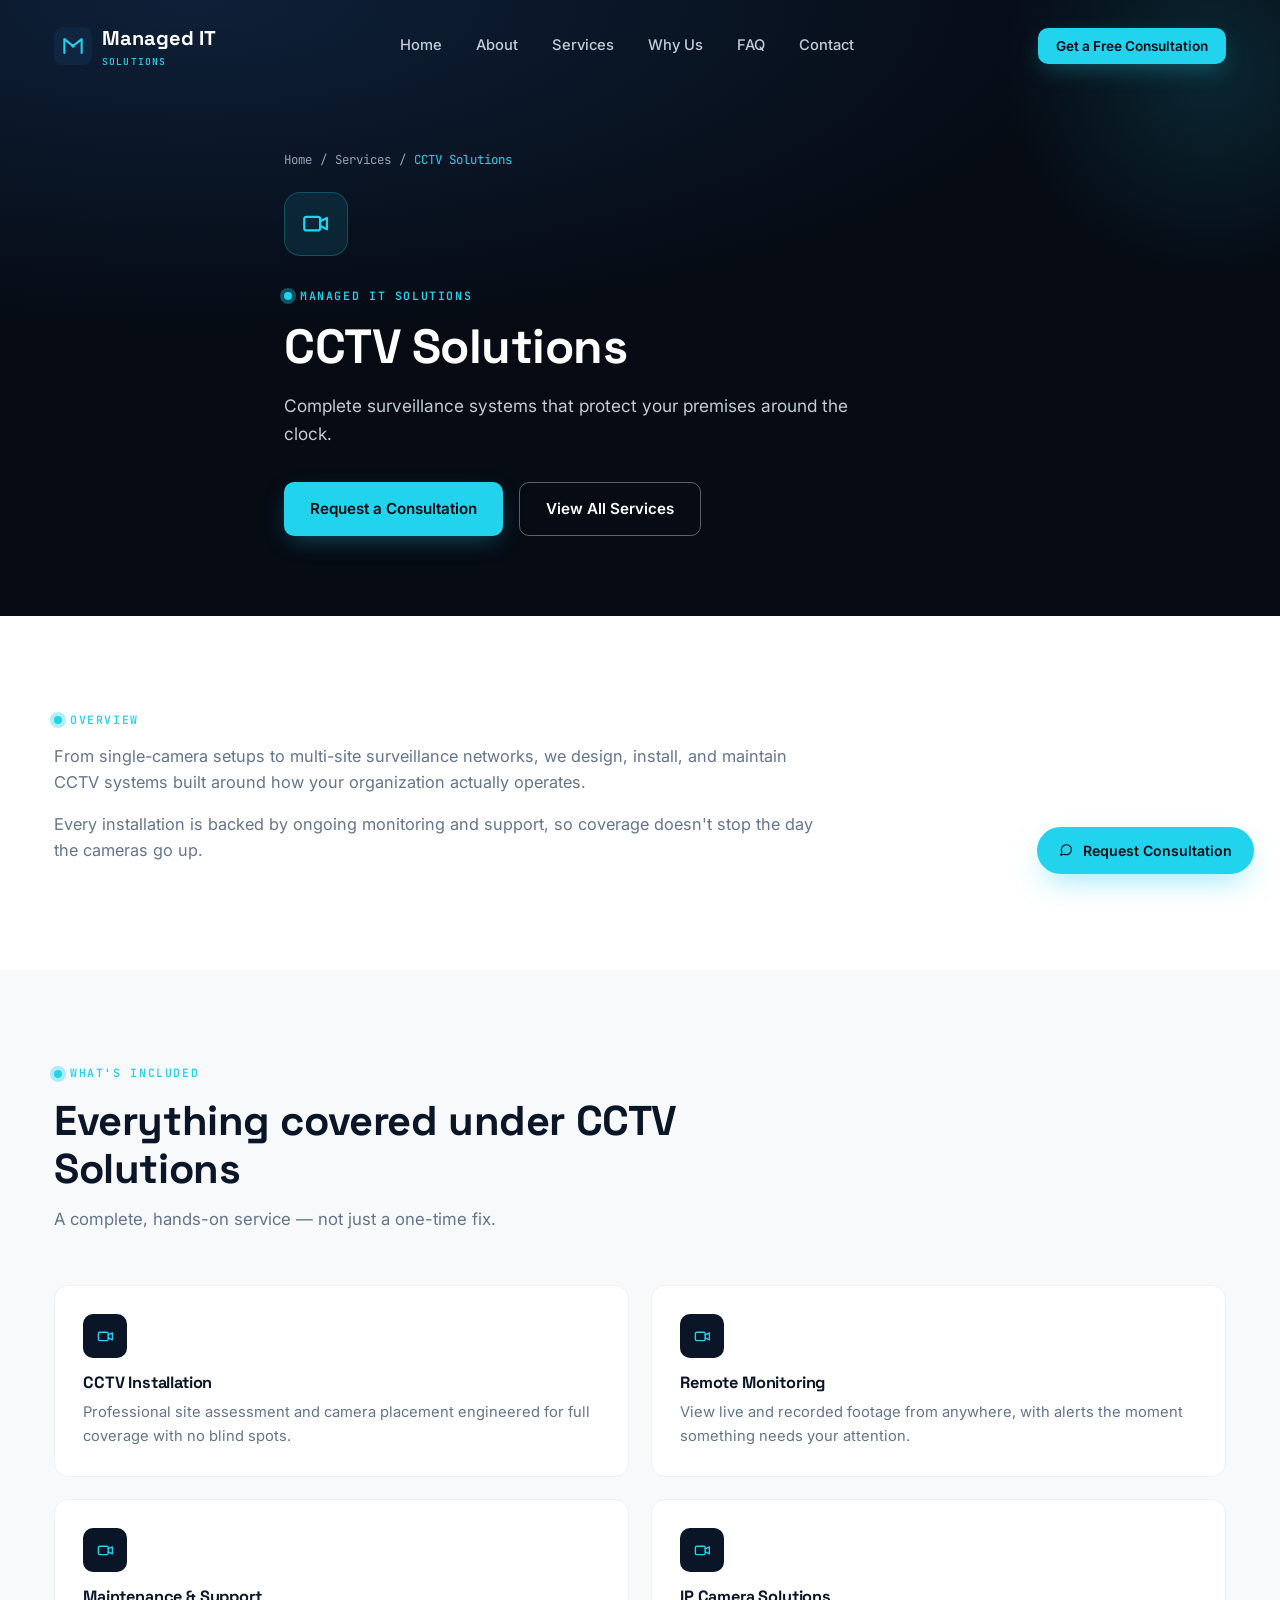
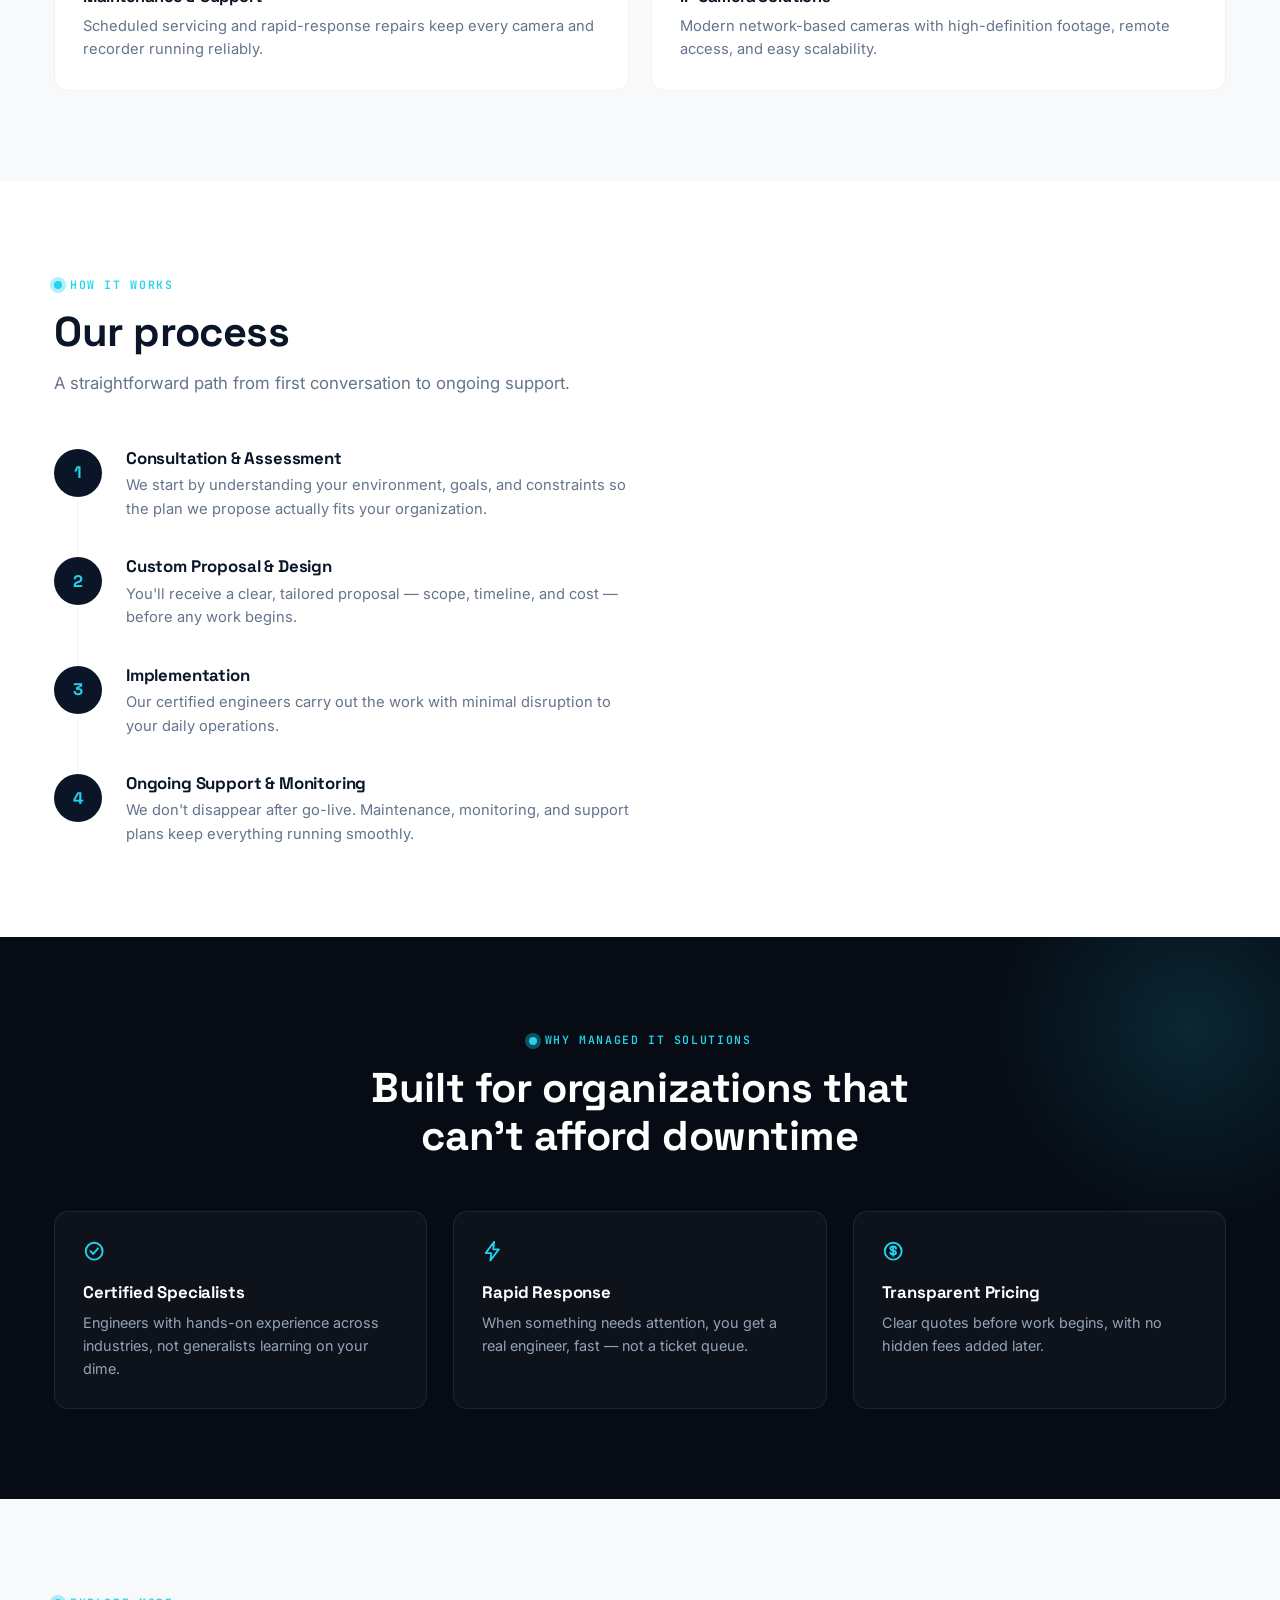
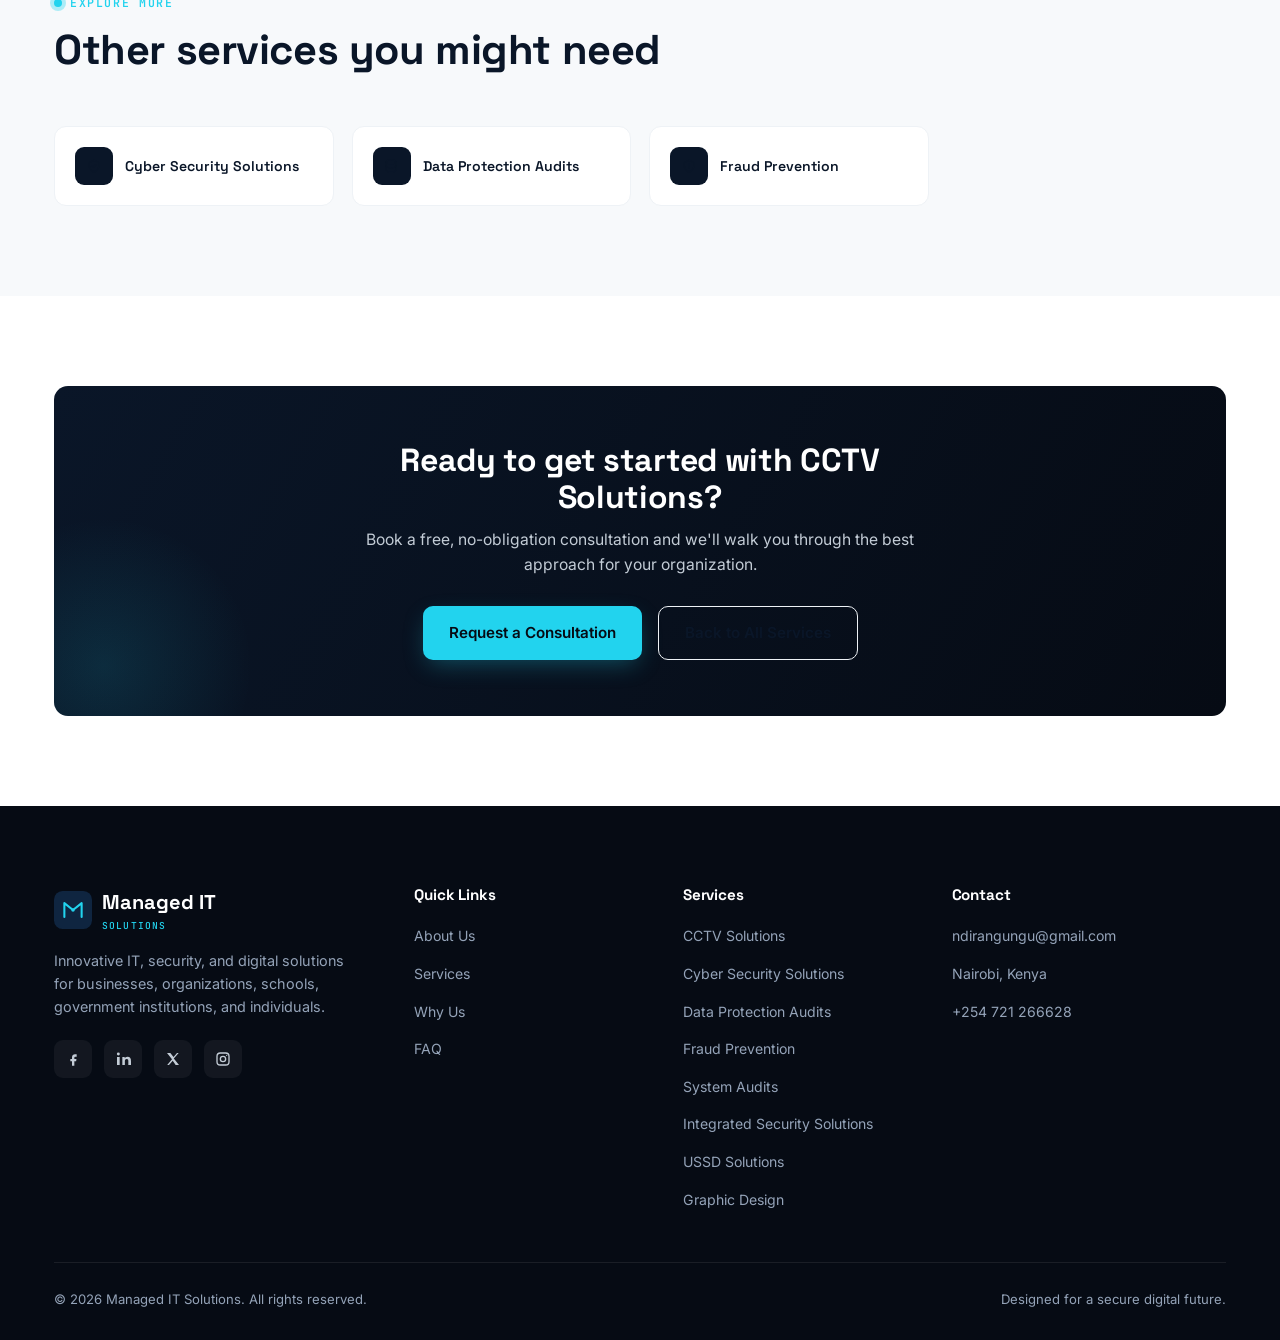
==== commit c0bfaa77: "Add files via upload" ====
--- a/services/cctv-solutions.html
+++ b/services/cctv-solutions.html
@@ -12,6 +12,43 @@
 <link rel="shortcut icon" href="../assets/favicon.ico">
 <link rel="apple-touch-icon" sizes="180x180" href="../assets/apple-touch-icon.png">
 <link rel="manifest" href="../assets/site.webmanifest">
+
+<!-- IMPORTANT: replace https://www.YOURDOMAIN.com everywhere once you register a domain -->
+<link rel="canonical" href="https://www.YOURDOMAIN.com/services/cctv-solutions.html">
+
+<meta property="og:type" content="website">
+<meta property="og:site_name" content="Managed IT Solutions">
+<meta property="og:title" content="CCTV Solutions | Managed IT Solutions">
+<meta property="og:description" content="Professional CCTV installation, remote monitoring, IP camera solutions, and ongoing maintenance for businesses, schools, and institutions.">
+<meta property="og:url" content="https://www.YOURDOMAIN.com/services/cctv-solutions.html">
+<meta property="og:image" content="https://www.YOURDOMAIN.com/assets/og-image.png">
+<meta property="og:image:width" content="1200">
+<meta property="og:image:height" content="630">
+<meta property="og:locale" content="en_KE">
+
+<meta name="twitter:card" content="summary_large_image">
+<meta name="twitter:title" content="CCTV Solutions | Managed IT Solutions">
+<meta name="twitter:description" content="Professional CCTV installation, remote monitoring, IP camera solutions, and ongoing maintenance for businesses, schools, and institutions.">
+<meta name="twitter:image" content="https://www.YOURDOMAIN.com/assets/og-image.png">
+
+<script type="application/ld+json">
+{
+  "@context": "https://schema.org",
+  "@type": "Service",
+  "name": "CCTV Solutions",
+  "description": "Professional CCTV installation, remote monitoring, IP camera solutions, and ongoing maintenance for businesses, schools, and institutions.",
+  "url": "https://www.YOURDOMAIN.com/services/cctv-solutions.html",
+  "provider": {
+    "@type": "ProfessionalService",
+    "name": "Managed IT Solutions",
+    "email": "ndirangungu@gmail.com",
+    "telephone": "+254721266628",
+    "address": { "@type": "PostalAddress", "addressLocality": "Nairobi", "addressCountry": "KE" }
+  },
+  "areaServed": "Kenya"
+}
+</script>
+
 <link rel="preconnect" href="https://fonts.googleapis.com">
 <link rel="preconnect" href="https://fonts.gstatic.com" crossorigin>
 <link href="https://fonts.googleapis.com/css2?family=Space+Grotesk:wght@500;600;700&family=Inter:wght@400;500;600;700&family=JetBrains+Mono:wght@400;500;600&display=swap" rel="stylesheet">
@@ -255,7 +292,7 @@
         <ul>
           <li><a href="mailto:ndirangungu@gmail.com">ndirangungu@gmail.com</a></li>
           <li><a href="../index.html#contact">Nairobi, Kenya</a></li>
-          <li><a href="tel:+254720532905">+254 720 532905</a></li>
+          <li><a href="tel:+254721266628">+254 721 266628</a></li>
         </ul>
       </div>
     </div>
@@ -288,11 +325,18 @@
         <span class="contact-modal-icon whatsapp-icon"><svg viewBox="0 0 24 24" fill="none" stroke="currentColor" stroke-width="2" stroke-linecap="round" stroke-linejoin="round"><path d="M21 11.5a8.4 8.4 0 01-.9 3.8 8.5 8.5 0 01-7.6 4.7 8.4 8.4 0 01-3.8-.9L3 21l1.9-5.7a8.4 8.4 0 01-.9-3.8 8.5 8.5 0 014.7-7.6 8.4 8.4 0 013.8-.9h.5a8.5 8.5 0 018 8v.5z"/></svg></span>
         <span class="contact-modal-btn-text">
           <strong>Message on WhatsApp</strong>
-          <small>Opens a pre-filled chat to +254 720 532905</small>
+          <small>Opens a pre-filled chat to +254 721 266628</small>
         </span>
       </button>
-    </div>
-    <p class="contact-modal-note">These open Gmail or WhatsApp with your message ready — just hit send.</p>
+      <button type="button" class="contact-modal-btn sms" id="contactModalSms">
+        <span class="contact-modal-icon sms-icon"><svg viewBox="0 0 24 24" fill="none" stroke="currentColor" stroke-width="2" stroke-linecap="round" stroke-linejoin="round"><path d="M21 15a2 2 0 01-2 2H7l-4 4V5a2 2 0 012-2h14a2 2 0 012 2v10z"/></svg></span>
+        <span class="contact-modal-btn-text">
+          <strong>Send an SMS</strong>
+          <small>Opens a pre-filled text message to +254 721 266628</small>
+        </span>
+      </button>
+    </div>
+    <p class="contact-modal-note">These open Gmail, WhatsApp, or your messaging app with your message ready — just hit send.</p>
   </div>
 </div>
 
--- a/assets/styles.css
+++ b/assets/styles.css
@@ -319,12 +319,14 @@
 .contact-modal-btn:hover{transform:translateY(-2px);box-shadow:var(--shadow-card);}
 .contact-modal-btn.gmail:hover{border-color:#ea4335;}
 .contact-modal-btn.whatsapp:hover{border-color:#25d366;}
+.contact-modal-btn.sms:hover{border-color:var(--cyan-400);}
 .contact-modal-icon{
   width:44px;height:44px;border-radius:10px;display:flex;align-items:center;justify-content:center;flex-shrink:0;
 }
 .contact-modal-icon svg{width:22px;height:22px;}
 .gmail-icon{background:rgba(234,67,53,.1);color:#ea4335;}
 .whatsapp-icon{background:rgba(37,211,102,.1);color:#25d366;}
+.sms-icon{background:rgba(34,211,238,.1);color:var(--cyan-400);}
 .contact-modal-btn-text{display:flex;flex-direction:column;gap:2px;}
 .contact-modal-btn-text strong{font-family:var(--font-display);font-size:.96rem;color:var(--navy-900);}
 .contact-modal-btn-text small{font-size:.78rem;color:var(--slate-400);}
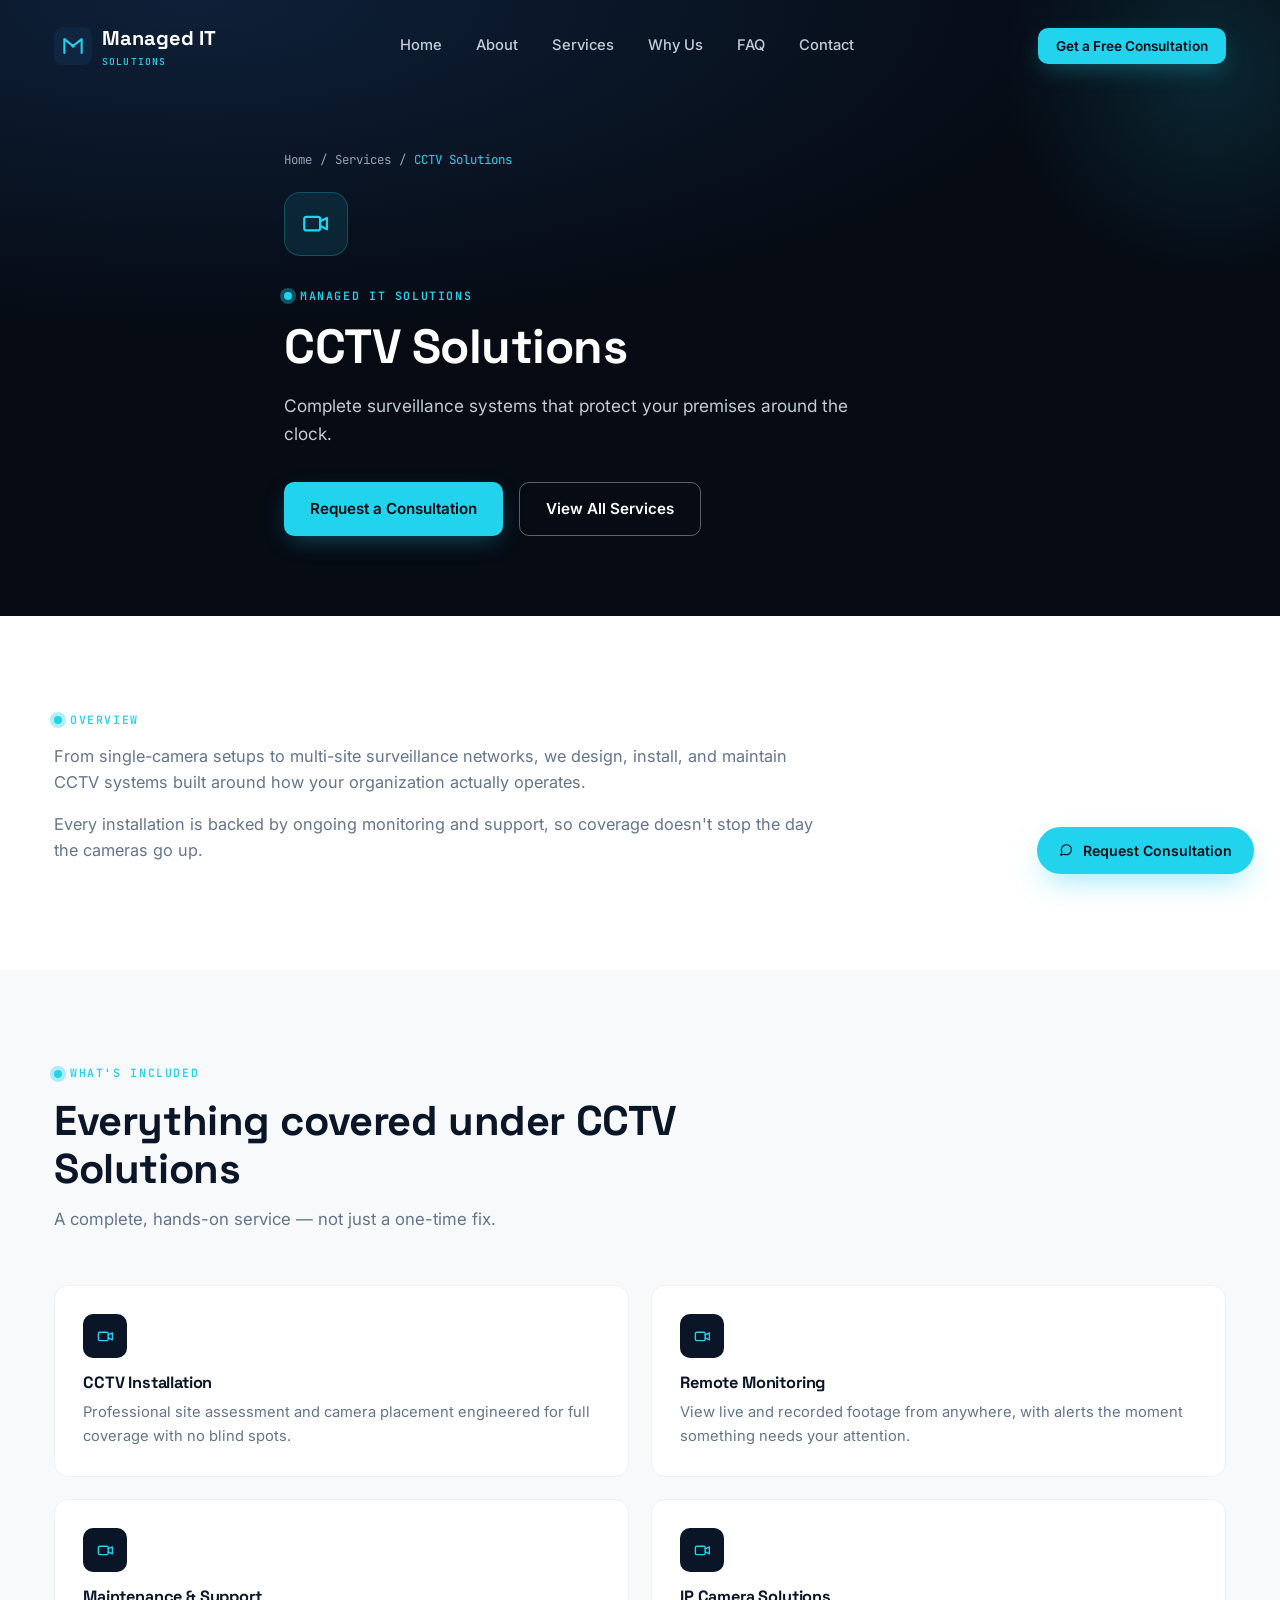
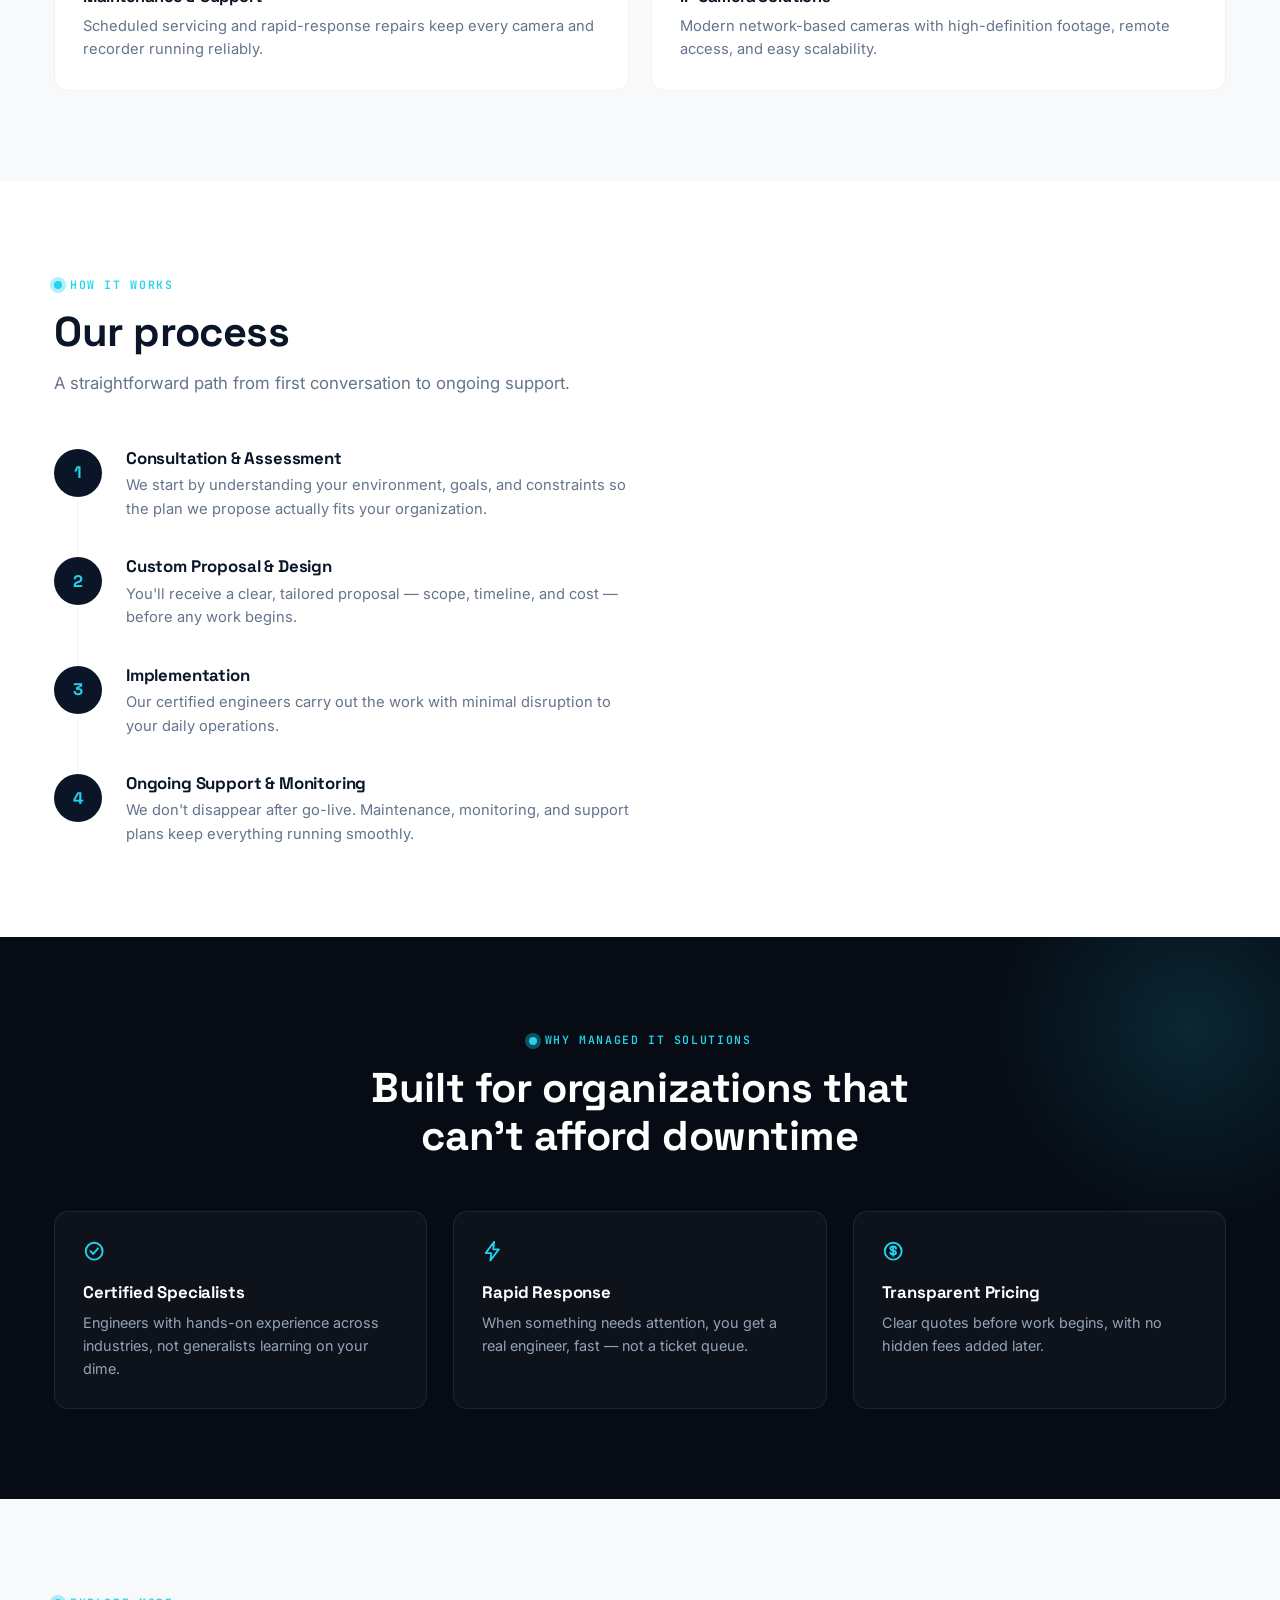
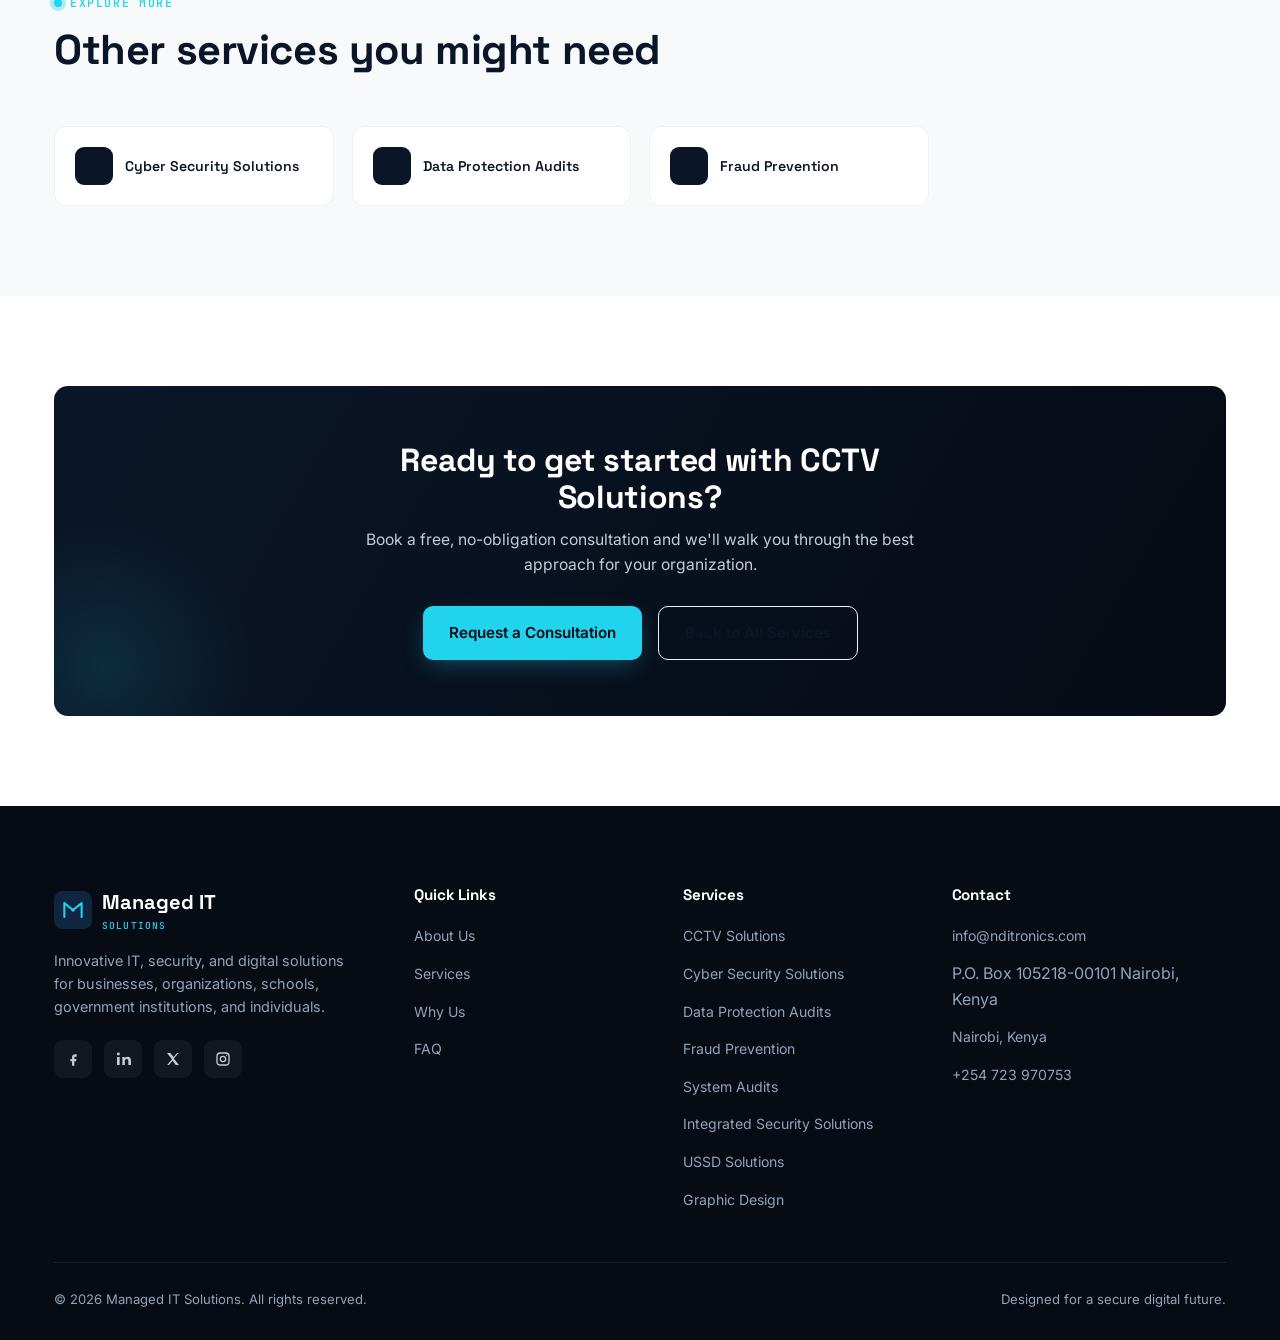
==== commit 55e02160: "Add files via upload" ====
--- a/services/cctv-solutions.html
+++ b/services/cctv-solutions.html
@@ -41,8 +41,8 @@
   "provider": {
     "@type": "ProfessionalService",
     "name": "Managed IT Solutions",
-    "email": "ndirangungu@gmail.com",
-    "telephone": "+254721266628",
+    "email": "info@nditronics.com",
+    "telephone": "+254723970753",
     "address": { "@type": "PostalAddress", "addressLocality": "Nairobi", "addressCountry": "KE" }
   },
   "areaServed": "Kenya"
@@ -259,9 +259,9 @@
         <a href="../index.html#home" class="logo"><svg class="logo-mark" viewBox="0 0 44 44" fill="none" xmlns="http://www.w3.org/2000/svg"><rect width="44" height="44" rx="10" fill="#0F2540"/><path d="M12 30V14L22 22L32 14V30" stroke="#22D3EE" stroke-width="2.4" stroke-linecap="round" stroke-linejoin="round"/><circle cx="22" cy="22" r="2" fill="#22D3EE"/></svg><span>Managed IT<br><small>SOLUTIONS</small></span></a>
         <p>Innovative IT, security, and digital solutions for businesses, organizations, schools, government institutions, and individuals.</p>
         <div class="social-row">
-          <a href="#" target="_blank" rel="noopener noreferrer" aria-label="Facebook"><svg class="icon" viewBox="0 0 24 24" fill="none" stroke="currentColor" stroke-width="2" stroke-linecap="round" stroke-linejoin="round"><path d="M15 8.5h2.5V5h-2.5c-2.5 0-4.5 2-4.5 4.5V12H8v3.5h2.5V22H14v-6.5h2.7l.5-3.5H14v-2c0-.8.7-1.5 1.5-1.5z" fill="currentColor" stroke="none"/></svg></a>
-          <a href="#" target="_blank" rel="noopener noreferrer" aria-label="LinkedIn"><svg class="icon" viewBox="0 0 24 24" fill="none" stroke="currentColor" stroke-width="2" stroke-linecap="round" stroke-linejoin="round"><rect x="3" y="9" width="4" height="12" fill="currentColor" stroke="none"/><circle cx="5" cy="4.5" r="2.2" fill="currentColor" stroke="none"/><path d="M11 9h3.6v2c.6-1.1 1.9-2.3 4-2.3 4.3 0 5.4 2.5 5.4 6.5V21H20v-5.3c0-1.6 0-3.7-2.4-3.7s-2.8 1.7-2.8 3.6V21H11z" fill="currentColor" stroke="none"/></svg></a>
-          <a href="#" target="_blank" rel="noopener noreferrer" aria-label="X"><svg class="icon" viewBox="0 0 24 24" fill="none" stroke="currentColor" stroke-width="2" stroke-linecap="round" stroke-linejoin="round"><path d="M3 3l7.5 9.5L3.3 21H6l5.6-6.3L16 21h5l-7.8-9.9L20.5 3H18l-5.2 5.9L8 3z" fill="currentColor" stroke="none"/></svg></a>
+          <a href="https://www.facebook.com/nditronicsltd/" target="_blank" rel="noopener noreferrer" aria-label="Facebook"><svg class="icon" viewBox="0 0 24 24" fill="none" stroke="currentColor" stroke-width="2" stroke-linecap="round" stroke-linejoin="round"><path d="M15 8.5h2.5V5h-2.5c-2.5 0-4.5 2-4.5 4.5V12H8v3.5h2.5V22H14v-6.5h2.7l.5-3.5H14v-2c0-.8.7-1.5 1.5-1.5z" fill="currentColor" stroke="none"/></svg></a>
+          <a href="https://www.linkedin.com/company/nditronics/" target="_blank" rel="noopener noreferrer" aria-label="LinkedIn"><svg class="icon" viewBox="0 0 24 24" fill="none" stroke="currentColor" stroke-width="2" stroke-linecap="round" stroke-linejoin="round"><rect x="3" y="9" width="4" height="12" fill="currentColor" stroke="none"/><circle cx="5" cy="4.5" r="2.2" fill="currentColor" stroke="none"/><path d="M11 9h3.6v2c.6-1.1 1.9-2.3 4-2.3 4.3 0 5.4 2.5 5.4 6.5V21H20v-5.3c0-1.6 0-3.7-2.4-3.7s-2.8 1.7-2.8 3.6V21H11z" fill="currentColor" stroke="none"/></svg></a>
+          <a href="https://x.com/nditronicsltd" target="_blank" rel="noopener noreferrer" aria-label="X"><svg class="icon" viewBox="0 0 24 24" fill="none" stroke="currentColor" stroke-width="2" stroke-linecap="round" stroke-linejoin="round"><path d="M3 3l7.5 9.5L3.3 21H6l5.6-6.3L16 21h5l-7.8-9.9L20.5 3H18l-5.2 5.9L8 3z" fill="currentColor" stroke="none"/></svg></a>
           <a href="#" target="_blank" rel="noopener noreferrer" aria-label="Instagram"><svg class="icon" viewBox="0 0 24 24" fill="none" stroke="currentColor" stroke-width="2" stroke-linecap="round" stroke-linejoin="round"><rect x="3" y="3" width="18" height="18" rx="5"/><circle cx="12" cy="12" r="4"/><circle cx="17.5" cy="6.5" r="1" fill="currentColor" stroke="none"/></svg></a>
         </div>
       </div>
@@ -290,9 +290,10 @@
       <div class="footer-col">
         <h4>Contact</h4>
         <ul>
-          <li><a href="mailto:ndirangungu@gmail.com">ndirangungu@gmail.com</a></li>
-          <li><a href="../index.html#contact">Nairobi, Kenya</a></li>
-          <li><a href="tel:+254721266628">+254 721 266628</a></li>
+          <li><a href="mailto:info@nditronics.com">info@nditronics.com</a></li>
+          <li>P.O. Box 105218-00101 Nairobi, Kenya</li>
+<li><a href="../index.html#contact">Nairobi, Kenya</a></li>
+          <li><a href="tel:+254723970753">+254 723 970753</a></li>
         </ul>
       </div>
     </div>
@@ -318,21 +319,21 @@
         <span class="contact-modal-icon gmail-icon"><svg viewBox="0 0 24 24" fill="none" stroke="currentColor" stroke-width="2" stroke-linecap="round" stroke-linejoin="round"><rect x="2" y="4" width="20" height="16" rx="2"/><path d="M2 6l10 7 10-7"/></svg></span>
         <span class="contact-modal-btn-text">
           <strong>Email via Gmail</strong>
-          <small>Opens a pre-filled message to ndirangungu@gmail.com</small>
+          <small>Opens a pre-filled message to info@nditronics.com</small>
         </span>
       </button>
       <button type="button" class="contact-modal-btn whatsapp" id="contactModalWhatsapp">
         <span class="contact-modal-icon whatsapp-icon"><svg viewBox="0 0 24 24" fill="none" stroke="currentColor" stroke-width="2" stroke-linecap="round" stroke-linejoin="round"><path d="M21 11.5a8.4 8.4 0 01-.9 3.8 8.5 8.5 0 01-7.6 4.7 8.4 8.4 0 01-3.8-.9L3 21l1.9-5.7a8.4 8.4 0 01-.9-3.8 8.5 8.5 0 014.7-7.6 8.4 8.4 0 013.8-.9h.5a8.5 8.5 0 018 8v.5z"/></svg></span>
         <span class="contact-modal-btn-text">
           <strong>Message on WhatsApp</strong>
-          <small>Opens a pre-filled chat to +254 721 266628</small>
+          <small>Opens a pre-filled chat to +254 723 970753</small>
         </span>
       </button>
       <button type="button" class="contact-modal-btn sms" id="contactModalSms">
         <span class="contact-modal-icon sms-icon"><svg viewBox="0 0 24 24" fill="none" stroke="currentColor" stroke-width="2" stroke-linecap="round" stroke-linejoin="round"><path d="M21 15a2 2 0 01-2 2H7l-4 4V5a2 2 0 012-2h14a2 2 0 012 2v10z"/></svg></span>
         <span class="contact-modal-btn-text">
           <strong>Send an SMS</strong>
-          <small>Opens a pre-filled text message to +254 721 266628</small>
+          <small>Opens a pre-filled text message to +254 723 970753</small>
         </span>
       </button>
     </div>
